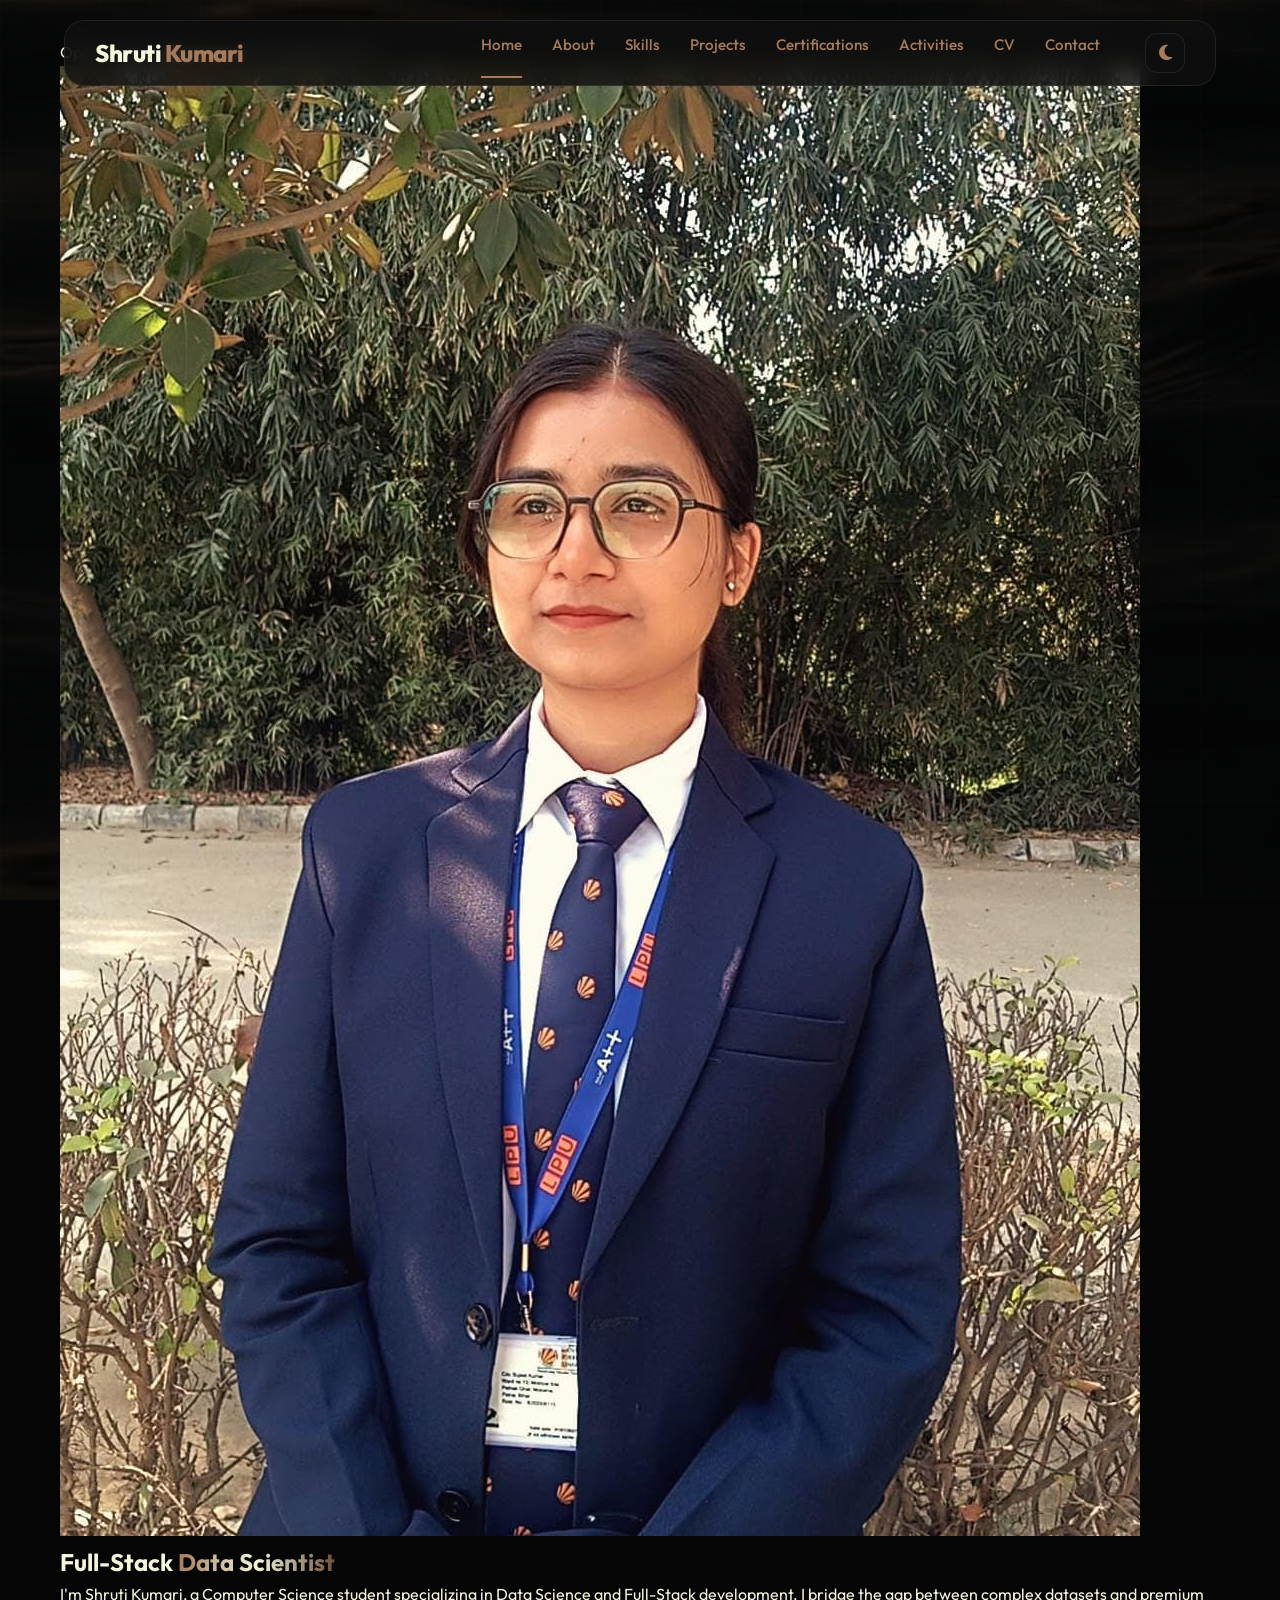
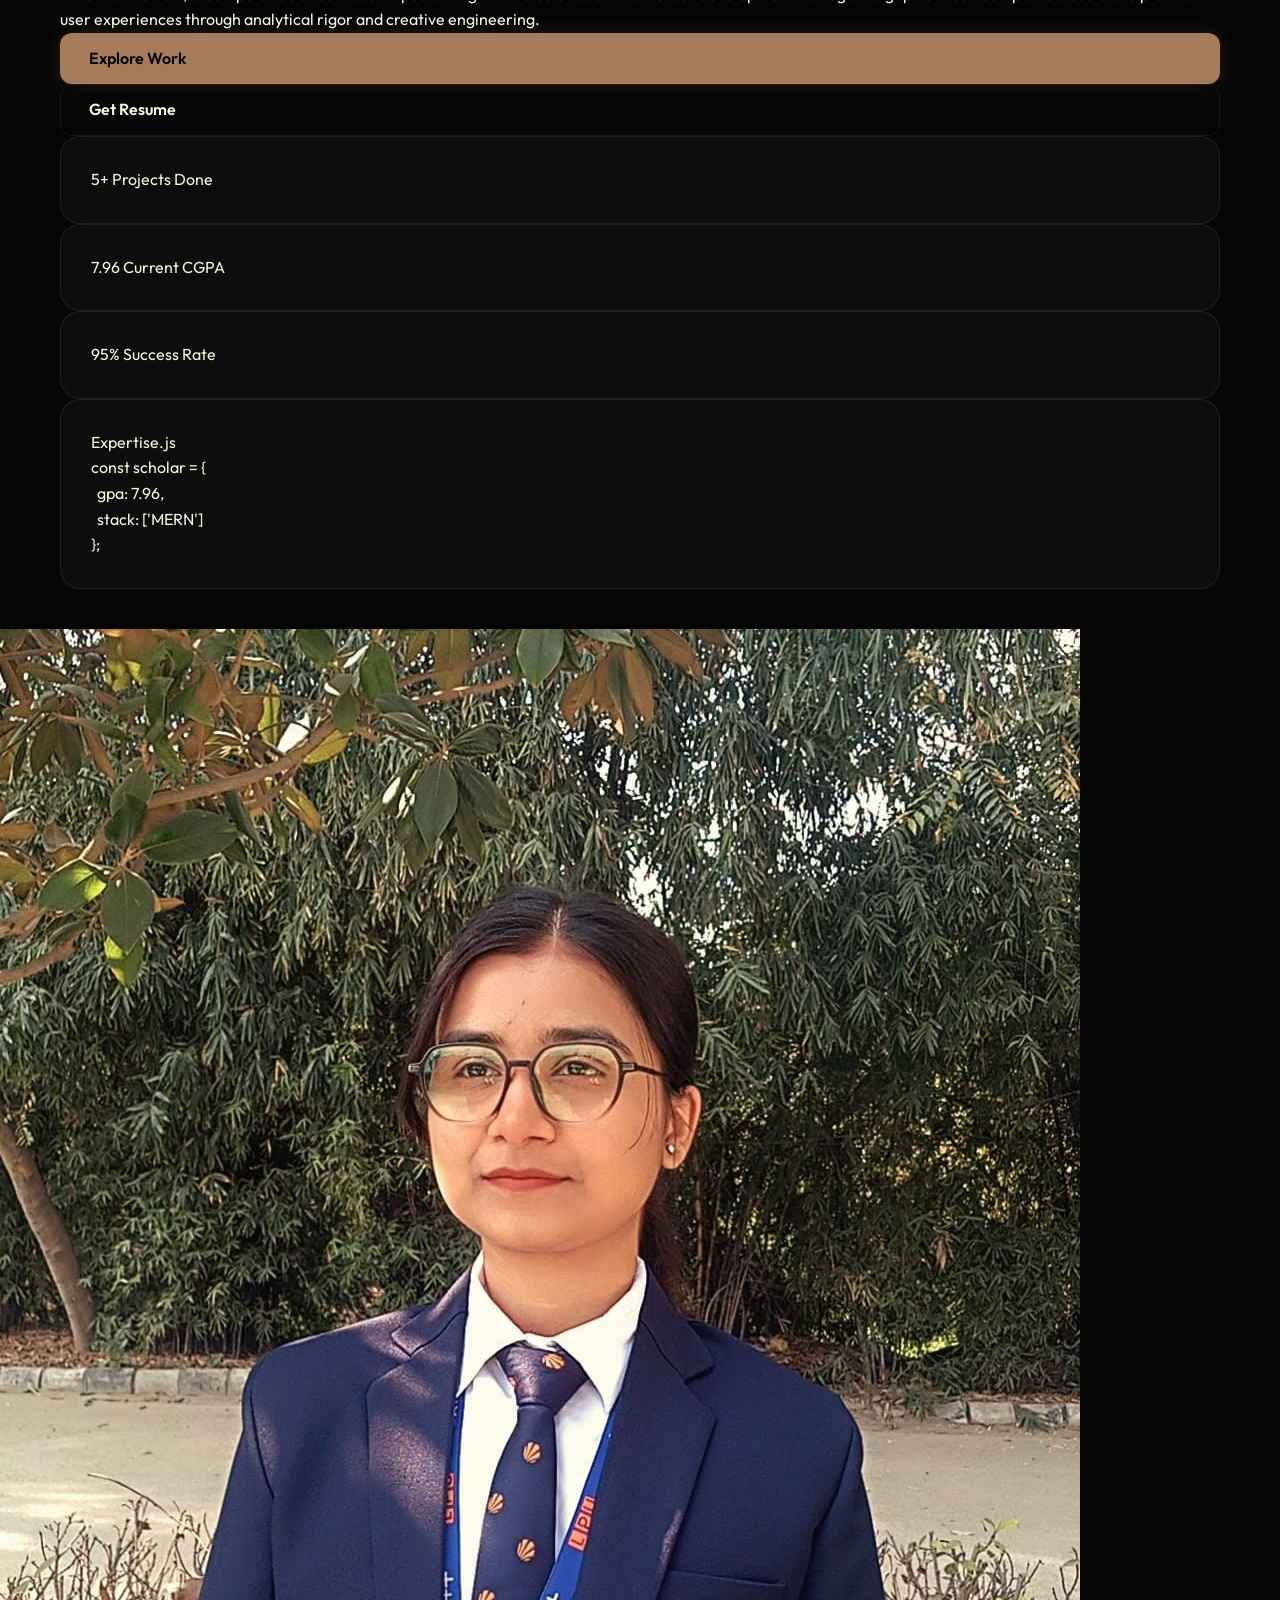
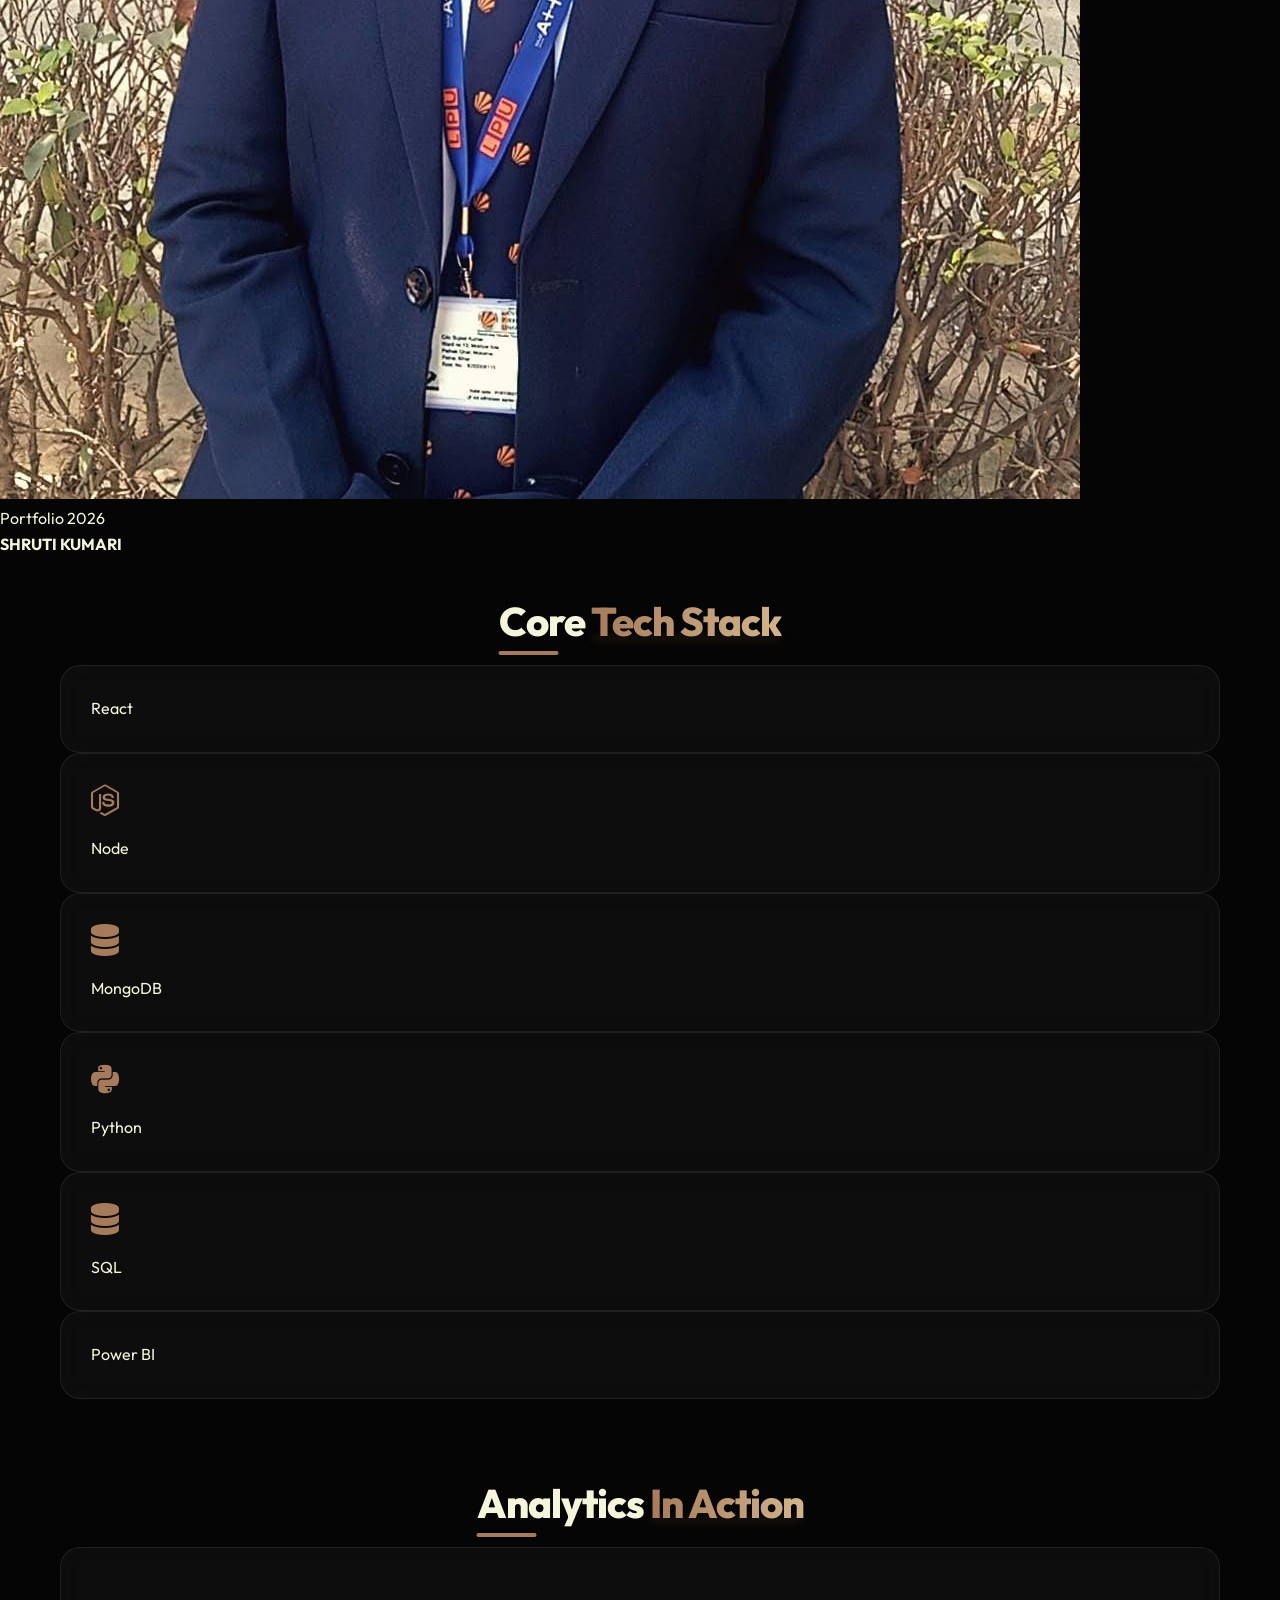
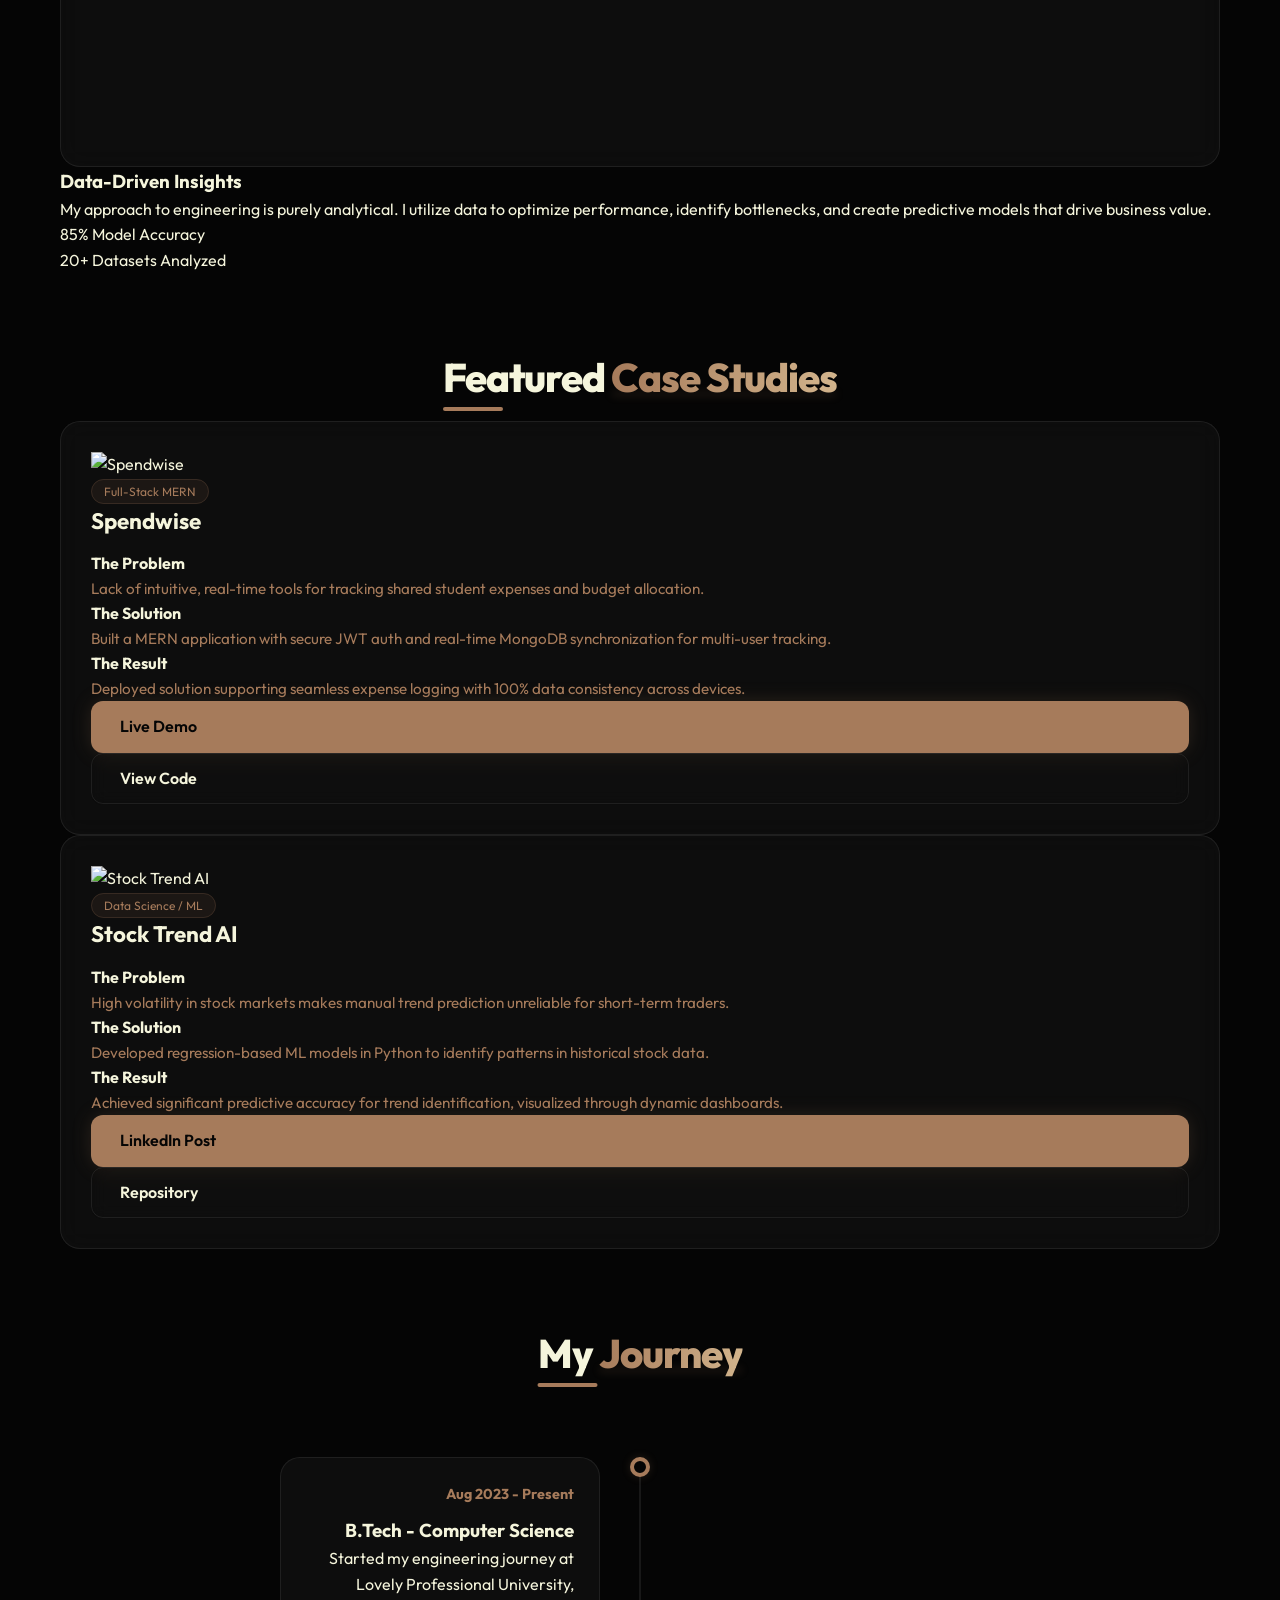
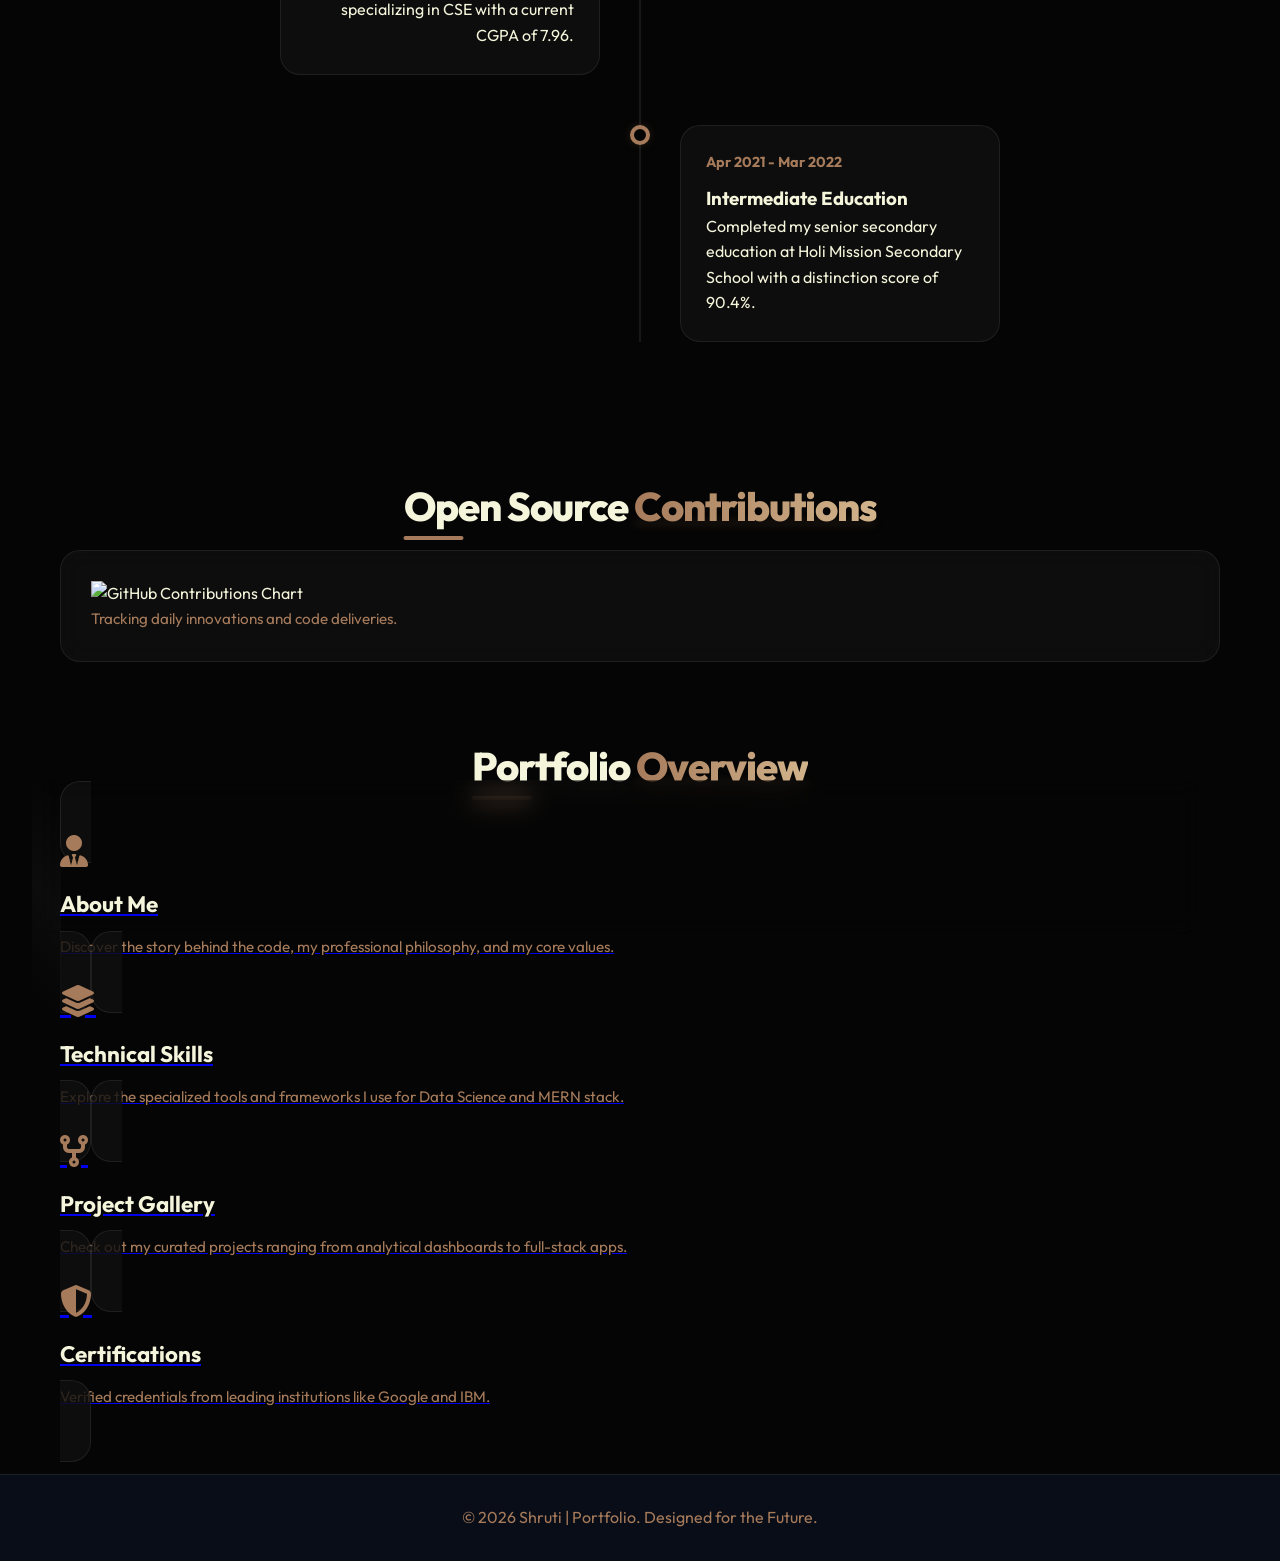
==== index.html @ f2ae90af "Portfolio" ====
<!DOCTYPE html>
<html lang="en">

<head>
    <meta charset="UTF-8" />
    <meta name="viewport" content="width=device-width, initial-scale=1.0" />
    <title>Shruti | Portfolio</title>
    <script src="https://cdn.tailwindcss.com"></script>
    <script>
        tailwind.config = {
            theme: {
                extend: {
                    colors: {
                        brown: { 400: '#a67b5b', 500: '#8B4513', 600: '#6f4e37' },
                        beige: { 100: '#fdfcf0', 200: '#f5f5dc', 300: '#e8e4c9' },
                    }
                }
            }
        }
    </script>
    <link rel="stylesheet" href="style.css" />
    <link rel="stylesheet" href="https://cdnjs.cloudflare.com/ajax/libs/font-awesome/6.4.0/css/all.min.css" />
    <!-- Scripts for Enhancements -->
    <script src="https://cdn.jsdelivr.net/npm/chart.js"></script>
    <script src="https://unpkg.com/@lottiefiles/lottie-player@latest/dist/lottie-player.js"></script>
</head>

<body>
    <div class="bg-glow"></div>

    <!-- NAVBAR -->
    <nav class="navbar">
        <a href="index.html" class="nav-logo">Shruti <span>Kumari</span></a>
        <div class="nav-links">
            <a href="index.html" class="active">Home</a>
            <a href="pages/about.html">About</a>
            <a href="pages/skills.html">Skills</a>
            <a href="pages/projects.html">Projects</a>
            <a href="pages/certificates.html">Certifications</a>
            <a href="pages/extra-curricular.html">Activities</a>
            <a href="pages/cv.html">CV</a>
            <a href="pages/contact.html">Contact</a>
            <button id="themeToggle" class="theme-toggle">
                <i class="fa-solid fa-moon"></i>
            </button>
        </div>
    </nav>

    <!-- MAIN CONTENT WRAPPER -->
    <main class="max-w-7xl mx-auto px-6 pt-32">
        
        <!-- TOP SECTION: HERO INTRO + PHOTO -->
        <div class="lg:flex gap-16 items-start mb-16">
            <div class="lg:w-2/3 space-y-8">
                <!-- HERO INTRO -->
                <section class="reveal">
                    <div class="inline-block px-4 py-1 rounded-full bg-[var(--primary-glow)] border border-[var(--glass-border)] text-[var(--primary)] text-sm font-medium mb-3 text-left">
                        Open to New Opportunities & Collaborations
                    </div>
                    
                    <!-- Mobile Photo (Visible only on small screens) -->
                    <div class="lg:hidden mb-12 flex justify-center">
                        <div class="relative group">
                            <div class="absolute -inset-1 bg-gradient-to-r from-brown-500 to-beige-300 rounded-full blur opacity-25"></div>
                            <img src="assets/photo.jpeg" alt="Shruti Profile" class="relative w-64 h-64 rounded-full object-cover border-2 border-white/10" />
                        </div>
                    </div>

                    <h1 class="text-5xl lg:text-7xl font-bold tracking-tight mb-3 leading-tight text-[var(--text-main)]">
                        Full-Stack <span style="background: var(--hero-gradient); -webkit-background-clip: text; background-clip: text; -webkit-text-fill-color: transparent;" class="italic transition-all duration-500">Data Scientist</span>
                    </h1>
                    <p class="text-xl text-[var(--text-muted)] mb-4 leading-relaxed max-w-2xl">
                        I'm <span class="text-[var(--primary)] font-semibold">Shruti Kumari</span>, a Computer Science student specializing in Data Science and Full-Stack development. I bridge the gap between complex datasets and premium user experiences through analytical rigor and creative engineering.
                    </p>
                    <div class="flex flex-wrap gap-4 mb-3">
                        <a href="pages/projects.html" class="btn primary px-8 py-3">Explore Work</a>
                        <a href="pages/cv.html" class="btn secondary px-8 py-3">Get Resume</a>
                    </div>

                    <!-- Stats Grid (Within Left Column) -->
                    <div class="grid grid-cols-2 gap-4">
                        <div class="card p-8 flex flex-col justify-center items-center text-center group hover:border-brown-500/30 transition-all">
                            <span class="text-4xl font-bold text-[var(--primary)]">5+</span>
                            <span class="text-[10px] text-[var(--text-muted)] uppercase tracking-widest mt-3">Projects Done</span>
                        </div>
                        <div class="card p-8 flex flex-col justify-center items-center text-center group hover:border-beige-500/30 transition-all">
                            <span class="text-4xl font-bold text-[var(--primary)]">7.96</span>
                            <span class="text-[10px] text-[var(--text-muted)] uppercase tracking-widest mt-3">Current CGPA</span>
                        </div>
                        <div class="card p-8 flex flex-col justify-center items-center text-center group hover:border-beige-500/30 transition-all">
                            <span class="text-4xl font-bold text-[var(--primary)]">95%</span>
                            <span class="text-[10px] text-[var(--text-muted)] uppercase tracking-widest mt-3">Success Rate</span>
                        </div>
                        <div class="card p-8 relative overflow-hidden group min-h-[140px] flex flex-col justify-center">
                            <div class="flex items-center gap-2 mb-3 border-b border-white/10 pb-2">
                                <div class="w-2 h-2 rounded-full bg-brown-900/50"></div>
                                <div class="w-2 h-2 rounded-full bg-brown-700/50"></div>
                                <div class="w-2 h-2 rounded-full bg-beige-500/50"></div>
                                <span class="text-[10px] text-slate-500 ml-2 font-mono">Expertise.js</span>
                            </div>
                            <pre class="text-[10px] font-mono text-slate-400 leading-tight">
<span class="text-brown-400">const</span> scholar = {
  gpa: <span class="text-beige-200">7.96</span>,
  stack: [<span class="text-brown-500">'MERN'</span>]
};</pre>
                        </div>
                    </div>
                </section>
            </div>

            <!-- RIGHT: PHOTO (Desktop Only - Non-Sticky) -->
            <div class="hidden lg:block lg:w-1/3 h-fit">
                <div class="relative group">
                    <!-- Premium Glow Ornament -->
                    <div class="absolute -inset-10 bg-gradient-to-tr from-brown-500/20 via-beige-500/10 to-transparent rounded-full blur-3xl opacity-50 group-hover:opacity-100 transition duration-1000"></div>
                    
                    <div class="relative w-full aspect-[4/5] max-w-[320px] mx-auto rounded-[40px] overflow-hidden border border-white/10 group-hover:border-brown-500/30 transition-all duration-700 shadow-2xl">
                        <img src="assets/photo.jpeg" alt="Shruti Kumari Profile" class="w-full h-full object-cover transition-all duration-1000 scale-105 group-hover:scale-100 group-hover:rotate-1" />
                        
                        <!-- Floating Badge (Premium touch) -->
                        <div class="absolute bottom-6 left-6 right-6 p-4 bg-black/60 backdrop-blur-md border border-white/10 rounded-2xl">
                            <p class="text-[10px] text-brown-400 uppercase tracking-[4px] font-bold mb-1">Portfolio 2026</p>
                            <h4 class="text-sm font-bold text-white tracking-wide">SHRUTI <span class="text-beige-400">KUMARI</span></h4>
                        </div>
                    </div>
                </div>
            </div>
        </div>

        <!-- BELOW CONTENT (Full Width) -->
        <div class="space-y-16">
            
            <!-- CORE TECH STACK -->
            <section class="reveal">
                <h2 class="section-title mb-8">Core <span>Tech Stack</span></h2>
                <div class="grid grid-cols-2 md:grid-cols-3 lg:grid-cols-6 gap-6">
                    <div class="card p-6 flex flex-col items-center justify-center group hover:border-brown-500/50 transition-all">
                        <lottie-player src="https://lottie.host/5b24466b-4395-4676-928d-f55a6d5910c2/NfWjH0hW7J.json" background="transparent" speed="1" style="width: 50px; height: 50px;" loop autoplay></lottie-player>
                        <span class="text-sm font-mono text-slate-500 group-hover:text-beige-300 mt-4">React</span>
                    </div>
                    <div class="card p-6 flex flex-col items-center justify-center group hover:border-brown-500/50 transition-all">
                        <i class="fa-brands fa-node-js text-4xl mb-4 text-slate-400 group-hover:text-brown-600 transition-colors"></i>
                        <span class="text-sm font-mono text-slate-500 group-hover:text-beige-300">Node</span>
                    </div>
                    <div class="card p-6 flex flex-col items-center justify-center group hover:border-brown-500/50 transition-all">
                        <i class="fa-solid fa-database text-4xl mb-4 text-slate-400 group-hover:text-brown-700 transition-colors"></i>
                        <span class="text-sm font-mono text-slate-500 group-hover:text-beige-300">MongoDB</span>
                    </div>
                    <div class="card p-6 flex flex-col items-center justify-center group hover:border-brown-500/50 transition-all">
                        <i class="fa-brands fa-python text-4xl mb-4 text-[var(--text-muted)] group-hover:text-brown-500 transition-colors"></i>
                        <span class="text-sm font-mono text-[var(--text-muted)] group-hover:text-[var(--text-main)]">Python</span>
                    </div>
                    <div class="card p-6 flex flex-col items-center justify-center group hover:border-brown-500/50 transition-all">
                        <i class="fa-solid fa-database text-4xl mb-4 text-slate-400 group-hover:text-brown-500 transition-colors"></i>
                        <span class="text-sm font-mono text-slate-500 group-hover:text-beige-300">SQL</span>
                    </div>
                    <div class="card p-6 flex flex-col items-center justify-center group hover:border-brown-500/50 transition-all">
                        <span class="text-sm font-mono text-[var(--text-muted)] group-hover:text-[var(--text-main)]">Power BI</span>
                    </div>
                </div>
            </section>

            <!-- ANALYTICS IN ACTION -->
            <section class="reveal">
                <h2 class="section-title mb-8">Analytics <span>In Action</span></h2>
                <div class="grid grid-cols-1 md:grid-cols-2 gap-8 items-center">
                    <div class="card p-6 h-[400px]">
                        <canvas id="skillsChart"></canvas>
                    </div>
                    <div class="space-y-6">
                        <h3 class="text-2xl font-bold text-brown-400">Data-Driven Insights</h3>
                        <p class="text-[var(--text-muted)] leading-relaxed">
                            My approach to engineering is purely analytical. I utilize data to optimize performance, 
                            identify bottlenecks, and create predictive models that drive business value.
                        </p>
                        <div class="flex gap-4">
                            <div class="bg-brown-500/10 p-4 rounded-xl border border-brown-500/20">
                                <span class="block text-2xl font-bold text-[var(--text-main)]">85%</span>
                                <span class="text-[10px] text-[var(--text-muted)] uppercase tracking-widest">Model Accuracy</span>
                            </div>
                            <div class="bg-beige-200/5 p-4 rounded-xl border border-white/10">
                                <span class="block text-2xl font-bold text-brown-400">20+</span>
                                <span class="text-[10px] text-[var(--text-muted)] uppercase tracking-widest">Datasets Analyzed</span>
                            </div>
                        </div>
                    </div>
                </div>
            </section>

            <!-- FEATURED PROJECTS (CASE STUDIES) -->
            <section class="reveal">
                <h2 class="section-title mb-8">Featured <span>Case Studies</span></h2>
                <div class="space-y-8">
                    <!-- Case Study 1 -->
                    <div class="card p-0 overflow-hidden group">
                        <div class="lg:flex">
                            <div class="lg:w-1/3 relative overflow-hidden">
                                <img src="https://images.unsplash.com/photo-1611162617213-7d7a39e9b1d7?auto=format&fit=crop&q=80&w=800" alt="Spendwise" class="w-full h-full object-cover transition-transform duration-700 group-hover:scale-110" />
                                <div class="absolute inset-0 bg-gradient-to-t from-black/80 to-transparent"></div>
                                <div class="absolute bottom-6 left-6">
                                    <span class="tag mb-2">Full-Stack MERN</span>
                                    <h3 class="text-xl font-bold text-[var(--text-main)]">Spendwise</h3>
                                </div>
                            </div>
                            <div class="lg:w-2/3 p-8">
                                <div class="grid grid-cols-1 md:grid-cols-3 gap-6">
                                    <div>
                                        <h4 class="text-brown-400 font-bold text-xs uppercase tracking-widest mb-2">The Problem</h4>
                                        <p class="text-[var(--text-muted)] text-sm leading-relaxed">Lack of intuitive, real-time tools for tracking shared student expenses and budget allocation.</p>
                                    </div>
                                    <div>
                                        <h4 class="text-beige-300 font-bold text-xs uppercase tracking-widest mb-2">The Solution</h4>
                                        <p class="text-[var(--text-muted)] text-sm leading-relaxed">Built a MERN application with secure JWT auth and real-time MongoDB synchronization for multi-user tracking.</p>
                                    </div>
                                    <div>
                                        <h4 class="text-brown-600 font-bold text-xs uppercase tracking-widest mb-2">The Result</h4>
                                        <p class="text-[var(--text-muted)] text-sm leading-relaxed">Deployed solution supporting seamless expense logging with 100% data consistency across devices.</p>
                                    </div>
                                </div>
                                <div class="mt-8 flex gap-4">
                                    <a href="https://vercel.com/shruti-kumaris-projects-d0cf006f/spendwisefrontend" class="btn primary px-6 py-2 text-sm" target="_blank">Live Demo</a>
                                    <a href="https://github.com/019shrutii/Spendwise-frontend" class="btn secondary px-6 py-2 text-sm" target="_blank">View Code</a>
                                </div>
                            </div>
                        </div>
                    </div>

                    <!-- Case Study 2 -->
                    <div class="card p-0 overflow-hidden group">
                        <div class="lg:flex">
                            <div class="lg:w-1/3 relative overflow-hidden">
                                <img src="https://images.unsplash.com/photo-1590283603385-17ffb3a7f29f?auto=format&fit=crop&q=80&w=800" alt="Stock Trend AI" class="w-full h-full object-cover transition-transform duration-700 group-hover:scale-110" />
                                <div class="absolute inset-0 bg-gradient-to-t from-black/80 to-transparent"></div>
                                <div class="absolute bottom-6 left-6">
                                    <span class="tag mb-2">Data Science / ML</span>
                                    <h3 class="text-xl font-bold text-[var(--text-main)]">Stock Trend AI</h3>
                                </div>
                            </div>
                            <div class="lg:w-2/3 p-8">
                                <div class="grid grid-cols-1 md:grid-cols-3 gap-6">
                                    <div>
                                        <h4 class="text-brown-400 font-bold text-xs uppercase tracking-widest mb-2">The Problem</h4>
                                        <p class="text-slate-400 text-sm leading-relaxed">High volatility in stock markets makes manual trend prediction unreliable for short-term traders.</p>
                                    </div>
                                    <div>
                                        <h4 class="text-beige-300 font-bold text-xs uppercase tracking-widest mb-2">The Solution</h4>
                                        <p class="text-slate-400 text-sm leading-relaxed">Developed regression-based ML models in Python to identify patterns in historical stock data.</p>
                                    </div>
                                    <div>
                                        <h4 class="text-brown-600 font-bold text-xs uppercase tracking-widest mb-2">The Result</h4>
                                        <p class="text-slate-400 text-sm leading-relaxed">Achieved significant predictive accuracy for trend identification, visualized through dynamic dashboards.</p>
                                    </div>
                                </div>
                                <div class="mt-8 flex gap-4">
                                    <a href="https://www.linkedin.com/posts/shruti-kumari-6213bb299_machinelearning-stockmarket-financialforecasting-activity-7316790824367755264-dlMM" class="btn primary px-6 py-2 text-sm" target="_blank">LinkedIn Post</a>
                                    <a href="https://github.com/019shrutii" class="btn secondary px-6 py-2 text-sm" target="_blank">Repository</a>
                                </div>
                            </div>
                        </div>
                    </div>
                </div>
            </section>

            <!-- JOURNEY -->
            <section id="journey" class="reveal">
                <h2 class="section-title mb-8">My <span>Journey</span></h2>
                <div class="timeline-wrapper">
                    <div class="timeline-progress"></div>
                    <div class="timeline">
                        <div class="timeline-item reveal">
                            <div class="timeline-dot"></div>
                            <div class="timeline-content">
                                <div class="timeline-date">Aug 2023 - Present</div>
                                <h3>B.Tech - Computer Science</h3>
                                <p>Started my engineering journey at Lovely Professional University, specializing in CSE with a current CGPA of 7.96.</p>
                            </div>
                        </div>
                        <div class="timeline-item reveal">
                            <div class="timeline-dot"></div>
                            <div class="timeline-content">
                                <div class="timeline-date">Apr 2021 - Mar 2022</div>
                                <h3>Intermediate Education</h3>
                                <p>Completed my senior secondary education at Holi Mission Secondary School with a distinction score of 90.4%.</p>
                            </div>
                        </div>
                    </div>
                </div>
            </section>

            <!-- GITHUB ACTIVITY -->
            <section class="reveal">
                <h2 class="section-title mb-8">Open Source <span>Contributions</span></h2>
                <div class="card p-8 flex flex-col items-center">
                    <img src="https://ghchart.rshah.org/8B4513/shruti-kumari" alt="GitHub Contributions Chart" class="max-w-full h-auto opacity-80 hover:opacity-100 transition-opacity" />
                    <p class="text-slate-500 text-xs mt-6 font-mono font-medium">Tracking daily innovations and code deliveries.</p>
                </div>
            </section>

            <!-- PORTFOLIO OVERVIEW -->
            <section id="overview" class="reveal">
                <h2 class="section-title mb-8">Portfolio <span>Overview</span></h2>
                <div class="grid grid-cols-1 md:grid-cols-2 lg:grid-cols-4 gap-6">
                    <a href="pages/about.html" class="card p-6 group hover:border-brown-500/50 transition-all no-underline block">
                        <i class="fa-solid fa-user-tie text-2xl mb-4 text-brown-400 block transition-transform group-hover:scale-110"></i>
                        <h3 class="text-lg font-bold mb-2 text-white group-hover:text-brown-400 transition-colors">About Me</h3>
                        <p class="text-xs text-slate-400 leading-relaxed">Discover the story behind the code, my professional philosophy, and my core values.</p>
                    </a>
                    <a href="pages/skills.html" class="card p-6 group hover:border-brown-500/50 transition-all no-underline block">
                        <i class="fa-solid fa-layer-group text-2xl mb-4 text-beige-300 block transition-transform group-hover:scale-110"></i>
                        <h3 class="text-lg font-bold mb-2 text-white group-hover:text-beige-300 transition-colors">Technical Skills</h3>
                        <p class="text-xs text-slate-400 leading-relaxed">Explore the specialized tools and frameworks I use for Data Science and MERN stack.</p>
                    </a>
                    <a href="pages/projects.html" class="card p-6 group hover:border-brown-500/50 transition-all no-underline block">
                        <i class="fa-solid fa-code-fork text-2xl mb-4 text-brown-600 block transition-transform group-hover:scale-110"></i>
                        <h3 class="text-lg font-bold mb-2 text-white group-hover:text-brown-600 transition-colors">Project Gallery</h3>
                        <p class="text-xs text-slate-400 leading-relaxed">Check out my curated projects ranging from analytical dashboards to full-stack apps.</p>
                    </a>
                    <a href="pages/certificates.html" class="card p-6 group hover:border-brown-500/50 transition-all no-underline block">
                        <i class="fa-solid fa-shield-halved text-2xl mb-4 text-beige-500 block transition-transform group-hover:scale-110"></i>
                        <h3 class="text-lg font-bold mb-2 text-white group-hover:text-beige-500 transition-colors">Certifications</h3>
                        <p class="text-xs text-slate-400 leading-relaxed">Verified credentials from leading institutions like Google and IBM.</p>
                    </a>
                </div>
            </section>
        </div>

    </main>

    <!-- FOOTER -->
    <footer class="mt-8">
        <p>© 2026 Shruti | Portfolio. Designed for the Future.</p>
    </footer>

    <!-- FEATURES SCRIPTS -->
    <a href="#" class="scroll-top" id="scrollTopBtn"><i class="fa-solid fa-arrow-up"></i></a>
    
    <script src="main.js"></script>
</body>

</html>
---- style.css ----
@import url('https://fonts.googleapis.com/css2?family=Outfit:wght@300;400;500;600;700;800&family=JetBrains+Mono:wght@400;500&display=swap');

:root {
    /* DARK THEME (Default) */
    --bg-dark: #050505;
    --bg-card: rgba(15, 15, 15, 0.8);
    --card-hover: rgba(25, 25, 25, 0.9);
    --primary: #a67b5b;   /* Brown 400 */
    --primary-glow: rgba(166, 123, 91, 0.2);
    --secondary: #D2B48C; 
    --accent: #8B4513; 
    --text-main: #F5F5DC; 
    --text-muted: #A67B5B; 
    --glass-border: rgba(255, 255, 255, 0.08);
    --bg-glow: radial-gradient(circle at var(--mouse-x, 50%) var(--mouse-y, 50%), rgba(139, 69, 19, 0.15), transparent 40%);
    --tag-bg: rgba(166, 123, 91, 0.1);
    --pill-bg: rgba(255, 255, 255, 0.05);
    --form-bg: rgba(255, 255, 255, 0.04);
    --form-border: rgba(255, 255, 255, 0.1);
    --hero-gradient: linear-gradient(to right, #a67b5b, #f5f5dc, #6f4e37);

    --font-main: 'Outfit', sans-serif;
    --font-mono: 'JetBrains Mono', monospace;
    --transition: all 0.3s cubic-bezier(0.4, 0, 0.2, 1);
}

[data-theme="light"] {
    --bg-dark: #fdfcf0;   /* Beige 100 */
    --bg-card: rgba(255, 255, 255, 0.95);
    --card-hover: rgba(255, 255, 255, 1);
    --primary: #8B4513;   /* Brown 500 */
    --primary-glow: rgba(139, 69, 19, 0.15);
    --secondary: #a67b5b;
    --accent: #6f4e37;
    --text-main: #1a1a1a;
    --text-muted: #4a5568;
    --glass-border: rgba(139, 69, 19, 0.15);
    --bg-glow: radial-gradient(circle at var(--mouse-x, 50%) var(--mouse-y, 50%), rgba(166, 123, 91, 0.1), transparent 40%);
    --tag-bg: rgba(139, 69, 19, 0.05);
    --pill-bg: rgba(139, 69, 19, 0.05);
    --form-bg: rgba(139, 69, 19, 0.03);
    --form-border: rgba(139, 69, 19, 0.1);
    --hero-gradient: linear-gradient(to right, #8B4513, #a67b5b, #5d3a1a);
}

html {
    scroll-behavior: smooth;
    scroll-padding-top: 80px;
}

* {
    margin: 0;
    padding: 0;
    box-sizing: border-box;
    font-family: var(--font-main);
}

body {
    font-family: 'Outfit', sans-serif;
    background-color: var(--bg-dark);
    color: var(--text-main);
    line-height: 1.6;
    overflow-x: hidden;
    position: relative;
}

/* --- Animated Grid Background --- */
body::before {
    content: '';
    position: fixed;
    top: 0;
    left: 0;
    width: 100%;
    height: 100%;
    background-image: 
        linear-gradient(rgba(210, 180, 140, 0.02) 1px, transparent 1px),
        linear-gradient(90deg, rgba(210, 180, 140, 0.02) 1px, transparent 1px);
    background-size: 50px 50px;
    z-index: -2;
}

body::after {
    content: '';
    position: fixed;
    top: 0;
    left: 0;
    width: 100%;
    height: 100%;
    background: url('assets/water-bg.png') no-repeat center center;
    background-size: cover;
    opacity: 0.12;
    z-index: -3; /* Behind the grid */
    pointer-events: none;
}

.bg-glow {
    position: fixed;
    top: 0;
    left: 0;
    width: 100%;
    height: 100%;
    background: var(--bg-glow);
    z-index: -1;
    pointer-events: none;
    transition: background 0.15s ease-out;
}

::-webkit-scrollbar {
    width: 8px;
}
::-webkit-scrollbar-track {
    background: var(--bg-dark);
}
::-webkit-scrollbar-thumb {
    background: var(--primary);
    border-radius: 10px;
}
::-webkit-scrollbar-thumb:hover {
    background: var(--primary-glow);
}

h1, h2, h3, h4, h5 {
    color: var(--text-primary);
    font-weight: 700;
}

/* NAVBAR */
.navbar {
    position: fixed;
    top: 20px;
    left: 50%;
    transform: translateX(-50%);
    width: 90%;
    max-width: 1200px;
    background: var(--bg-card);
    backdrop-filter: blur(12px);
    -webkit-backdrop-filter: blur(12px);
    border: 1px solid var(--glass-border);
    border-radius: 20px;
    display: flex;
    justify-content: space-between;
    align-items: center;
    padding: 12px 30px;
    z-index: 1000;
    transition: var(--transition);
}

.nav-logo {
    font-size: 1.5rem;
    font-weight: 800;
    color: var(--text-primary);
    letter-spacing: -0.5px;
    text-decoration: none;
}

.nav-logo span {
    color: var(--primary);
    text-shadow: 0 0 10px var(--primary-glow);
}

.nav-links {
    display: flex;
    gap: 30px;
}

/* THEME TOGGLE BUTTON */
.theme-toggle {
    background: var(--bg-card);
    border: 1px solid var(--glass-border);
    color: var(--primary);
    width: 40px;
    height: 40px;
    border-radius: 12px;
    display: flex;
    align-items: center;
    justify-content: center;
    cursor: pointer;
    transition: var(--transition);
    margin-left: 15px;
}

.theme-toggle:hover {
    transform: rotate(15deg) scale(1.1);
    border-color: var(--primary);
    box-shadow: 0 0 15px var(--primary-glow);
}

.theme-toggle i {
    font-size: 1.1rem;
}

.nav-links a {
    text-decoration: none;
    color: var(--text-muted);
    font-weight: 500;
    font-size: 0.95rem;
    transition: var(--transition);
    position: relative;
}

.nav-links a:hover, .nav-links a.active {
    color: var(--primary);
}

.nav-links a::after {
    content: '';
    position: absolute;
    bottom: -5px;
    left: 0;
    width: 0;
    height: 2px;
    background: var(--primary);
    box-shadow: 0 0 8px var(--primary-glow);
    transition: var(--transition);
}

.nav-links a:hover::after, .nav-links a.active::after {
    width: 100%;
}

/* HERO */
.hero {
    min-height: 100vh;
    display: flex;
    align-items: center;
    justify-content: center;
    padding: 60px 40px 30px 40px;
    position: relative;
    overflow: hidden;
}

.hero::before {
    content: '';
    position: absolute;
    top: -10%;
    right: -10%;
    width: 40%;
    height: 40%;
    background: radial-gradient(circle, var(--primary-glow) 0%, transparent 70%);
    z-index: -1;
    filter: blur(60px);
}

.hero::after {
    content: '';
    position: absolute;
    bottom: -10%;
    left: -10%;
    width: 40%;
    height: 40%;
    background: radial-gradient(circle, var(--secondary-glow) 0%, transparent 70%);
    z-index: -1;
    filter: blur(60px);
}

.hero-container {
    display: flex;
    align-items: center;
    gap: 60px;
    max-width: 1200px;
    margin: 0 auto;
}

.hero-left {
    position: relative;
}

.hero-left img {
    width: 320px;
    height: 320px;
    object-fit: cover;
    border-radius: 30px;
    border: 2px solid var(--glass-border);
    box-shadow: 0 20px 40px rgba(0, 0, 0, 0.3);
    position: relative;
    z-index: 2;
}

.hero-left::before {
    content: '';
    position: absolute;
    inset: -15px;
    border: 2px solid var(--primary);
    border-radius: 35px;
    opacity: 0.3;
    animation: pulse 3s infinite;
}

.hero-right {
    max-width: 600px;
    text-align: left;
}

.hero-right h1 {
    font-size: 3.5rem;
    line-height: 1.1;
    margin-bottom: 20px;
    background: linear-gradient(to right, var(--text-main), var(--primary));
    -webkit-background-clip: text;
    background-clip: text;
    -webkit-text-fill-color: transparent;
}

.hero-right h2 {
    font-size: 1.5rem;
    color: var(--text-muted);
    font-weight: 500;
    margin-bottom: 30px;
    display: flex;
    align-items: center;
    gap: 12px;
}

.hero-right h2 i {
    color: var(--primary);
}

.hero-description {
    font-size: 1.1rem;
    color: var(--text-muted);
    margin-bottom: 40px;
}

/* SCROLL TO TOP */
.scroll-top {
    position: fixed;
    bottom: 30px;
    right: 30px;
    background: var(--accent);
    color: var(--bg-dark);
    width: 45px;
    height: 45px;
    border-radius: 50%;
    display: flex;
    justify-content: center;
    align-items: center;
    font-size: 1.2rem;
    box-shadow: 0 5px 15px rgba(0,0,0,0.15);
    opacity: 0;
    pointer-events: none;
    transition: 0.3s;
    z-index: 1000;
    text-decoration: none;
}
.scroll-top.active {
    opacity: 1;
    pointer-events: auto;
}
.scroll-top:hover {
    background: #2C2520;
    transform: translateY(-5px);
    color: #FFF;
}

.hero-text-card {
    background: var(--bg-card);
    backdrop-filter: blur(10px);
    border: 1px solid var(--glass-border);
    border-radius: 12px;
    padding: 25px;
    margin: 25px 0;
    box-shadow: 0 10px 30px -15px rgba(0, 0, 0, 0.5);
    line-height: 1.8;
}

.hero-text-card p {
    opacity: 0.9;
}

/* BUTTONS */
.btn-group {
    display: flex;
    gap: 20px;
    margin-top: 40px;
}

.btn {
    padding: 12px 28px;
    border-radius: 12px;
    text-decoration: none;
    font-weight: 600;
    font-size: 1rem;
    transition: var(--transition);
    display: flex;
    align-items: center;
    gap: 10px;
    border: 1px solid transparent;
}

.btn.primary {
    background: var(--primary);
    color: var(--bg-dark);
    box-shadow: 0 0 20px var(--primary-glow);
}

.btn.primary:hover {
    transform: translateY(-3px);
    box-shadow: 0 0 30px var(--primary-glow);
    background: var(--text-main);
    color: var(--bg-dark);
}

.btn.secondary {
    background: transparent;
    color: var(--text-main);
    border: 1px solid var(--glass-border);
    backdrop-filter: blur(8px);
}

.btn.secondary:hover {
    background: var(--tag-bg);
    border-color: var(--primary);
    transform: translateY(-3px);
}

/* SECTIONS */
.section-title {
    font-size: 3rem;
    font-weight: 800;
    text-align: center;
    margin-bottom: 1.5rem;
    letter-spacing: -1px;
    line-height: 1.2;
}

.section-title span {
    background: linear-gradient(to right, var(--primary), var(--secondary));
    -webkit-background-clip: text;
    background-clip: text;
    -webkit-text-fill-color: transparent;
    position: relative;
    display: inline-block;
}

.section-title span::after {
    content: '';
    position: absolute;
    bottom: 5px;
    left: 0;
    width: 100%;
    height: 4px;
    background: var(--primary);
    opacity: 0.2;
    border-radius: 2px;
    filter: blur(4px);
    z-index: -1;
}

section {
    padding: 40px 20px;
    max-width: 1200px;
    margin: 0 auto;
}

.section-title {
    font-size: 2.5rem;
    margin-bottom: 20px;
    text-align: center;
    position: relative;
    display: inline-block;
    left: 50%;
    transform: translateX(-50%);
}

.section-title span {
    color: var(--primary);
}

.section-title::after {
    content: '';
    position: absolute;
    bottom: -10px;
    left: 0;
    width: 60px;
    height: 4px;
    background: var(--primary);
    border-radius: 2px;
}

/* OVERVIEW & GRID CARDS */
.overview-grid, .skills-container, .projects-container {
    display: grid;
    grid-template-columns: repeat(auto-fit, minmax(300px, 1fr));
    gap: 25px;
    margin-top: 50px;
}

.card {
    background: var(--bg-card);
    backdrop-filter: blur(12px);
    -webkit-backdrop-filter: blur(12px);
    border: 1px solid var(--glass-border);
    border-radius: 20px;
    padding: 30px;
    transition: var(--transition);
    text-align: left;
    position: relative;
    overflow: hidden;
    height: 100%; /* Ensure uniform height in grids */
}

.card:hover {
    transform: translateY(-10px);
    border-color: var(--primary);
    background: var(--card-hover);
    box-shadow: 0 15px 35px rgba(0, 0, 0, 0.3);
}

.card::before {
    content: '';
    position: absolute;
    top: 0;
    left: 0;
    width: 100%;
    height: 100%;
    background: linear-gradient(45deg, transparent, rgba(255, 255, 255, 0.03), transparent);
    transform: translateX(-100%);
    transition: 0.6s;
}

.card:hover::before {
    transform: translateX(100%);
}

.card i {
    font-size: 2rem;
    color: var(--primary);
    margin-bottom: 20px;
    display: block;
}

.card h3 {
    font-size: 1.4rem;
    margin-bottom: 12px;
    color: var(--text-main);
}

.card p {
    color: var(--text-muted);
    font-size: 0.95rem;
}

/* PROJECT SPECIFIC */
.project-card .project-tags {
    display: flex;
    flex-wrap: wrap;
    gap: 8px;
    margin-top: 15px;
}

.tag {
    font-size: 0.75rem;
    padding: 4px 12px;
    background: var(--tag-bg);
    color: var(--primary);
    border: 1px solid var(--primary-glow);
    border-radius: 20px;
}

/* SKILLS SPECIFIC */
.skill-category-card h3 {
    display: flex;
    align-items: center;
    gap: 12px;
}

.skill-pills {
    display: flex;
    flex-wrap: wrap;
    gap: 10px;
    margin-top: 20px;
}

.skill-pills span {
    padding: 8px 16px;
    background: var(--pill-bg);
    border-radius: 12px;
    font-size: 0.9rem;
    color: var(--text-muted);
    border: 1px solid var(--glass-border);
    transition: var(--transition);
}

.skill-pills span:hover {
    background: var(--tag-bg);
    color: var(--primary);
    border-color: var(--primary);
}

/* JOURNEY TIMELINE (NEW) */
.timeline-wrapper {
    position: relative;
    max-width: 800px;
    margin: 60px auto;
}

.timeline-progress {
    position: absolute;
    left: 50%;
    transform: translateX(-50%);
    width: 2px;
    height: 0%; /* Dynamic height using JS */
    background: var(--primary);
    box-shadow: 0 0 15px var(--primary-glow);
    z-index: 0;
    transition: height 0.5s ease-out;
}

.timeline {
    position: relative;
}

.timeline::before {
    content: '';
    position: absolute;
    left: 50%;
    transform: translateX(-50%);
    width: 2px;
    height: 100%;
    background: var(--glass-border);
}

.timeline-item {
    margin-bottom: 50px;
    position: relative;
    width: 50%;
    padding: 0 40px;
}

.timeline-item:nth-child(even) {
    margin-left: 50%;
    text-align: left;
}

.timeline-item:nth-child(odd) {
    text-align: right;
}

.timeline-dot {
    position: absolute;
    top: 0;
    width: 20px;
    height: 20px;
    background: var(--bg-dark);
    border: 4px solid var(--primary);
    border-radius: 50%;
    z-index: 1;
    box-shadow: 0 0 10px var(--primary-glow);
}

.timeline-item:nth-child(odd) .timeline-dot {
    right: -10px;
}

.timeline-item:nth-child(even) .timeline-dot {
    left: -10px;
}

.timeline-content {
    background: var(--bg-card);
    padding: 25px;
    border-radius: 20px;
    border: 1px solid var(--glass-border);
}

.timeline-date {
    color: var(--primary);
    font-weight: 700;
    font-size: 0.9rem;
    margin-bottom: 10px;
}

/* SCROLL TO TOP */
.scroll-top {
    position: fixed;
    bottom: 30px;
    right: 30px;
    background: var(--primary);
    color: var(--bg-dark);
    width: 50px;
    height: 50px;
    border-radius: 15px;
    display: flex;
    justify-content: center;
    align-items: center;
    font-size: 1.2rem;
    box-shadow: 0 0 20px var(--primary-glow);
    opacity: 0;
    pointer-events: none;
    transition: var(--transition);
    z-index: 1000;
    text-decoration: none;
}

.scroll-top.active {
    opacity: 1;
    pointer-events: auto;
}

.scroll-top:hover {
    transform: translateY(-5px) rotate(5deg);
    background: #fff;
}

/* FOOTER */
footer {
    padding: 30px 20px;
    background: rgba(15, 23, 42, 0.5);
    border-top: 1px solid var(--glass-border);
    text-align: center;
}

footer p {
    color: var(--text-muted);
}

/* ANIMATIONS */
@keyframes pulse {
    0% { transform: scale(1); opacity: 0.3; }
    50% { transform: scale(1.05); opacity: 0.1; }
    100% { transform: scale(1); opacity: 0.3; }
}

.reveal {
    opacity: 0;
    transform: translateY(30px);
    transition: all 0.8s cubic-bezier(0.4, 0, 0.2, 1);
}

.reveal.revealed {
    opacity: 1;
    transform: translateY(0);
}

/* RESPONSIVE */
@media (max-width: 900px) {
    .hero-container {
        flex-direction: column;
        text-align: center;
    }
    
    .hero-right {
        text-align: center;
    }
    
    .hero-right h1 {
        font-size: 2.5rem;
    }
    
    .btn-group {
        justify-content: center;
    }
    
    .timeline::before {
        left: 20px;
    }
    
    .timeline-item {
        width: 100%;
        padding-left: 50px;
        padding-right: 0;
        text-align: left !important;
    }
    
    .timeline-dot {
        left: 10px !important;
    }
}

@media (max-width: 768px) {
    .navbar {
        width: 95%;
        padding: 10px 20px;
    }
    
    .nav-links {
        display: none; /* Add dynamic mobile menu if needed later */
    }
}
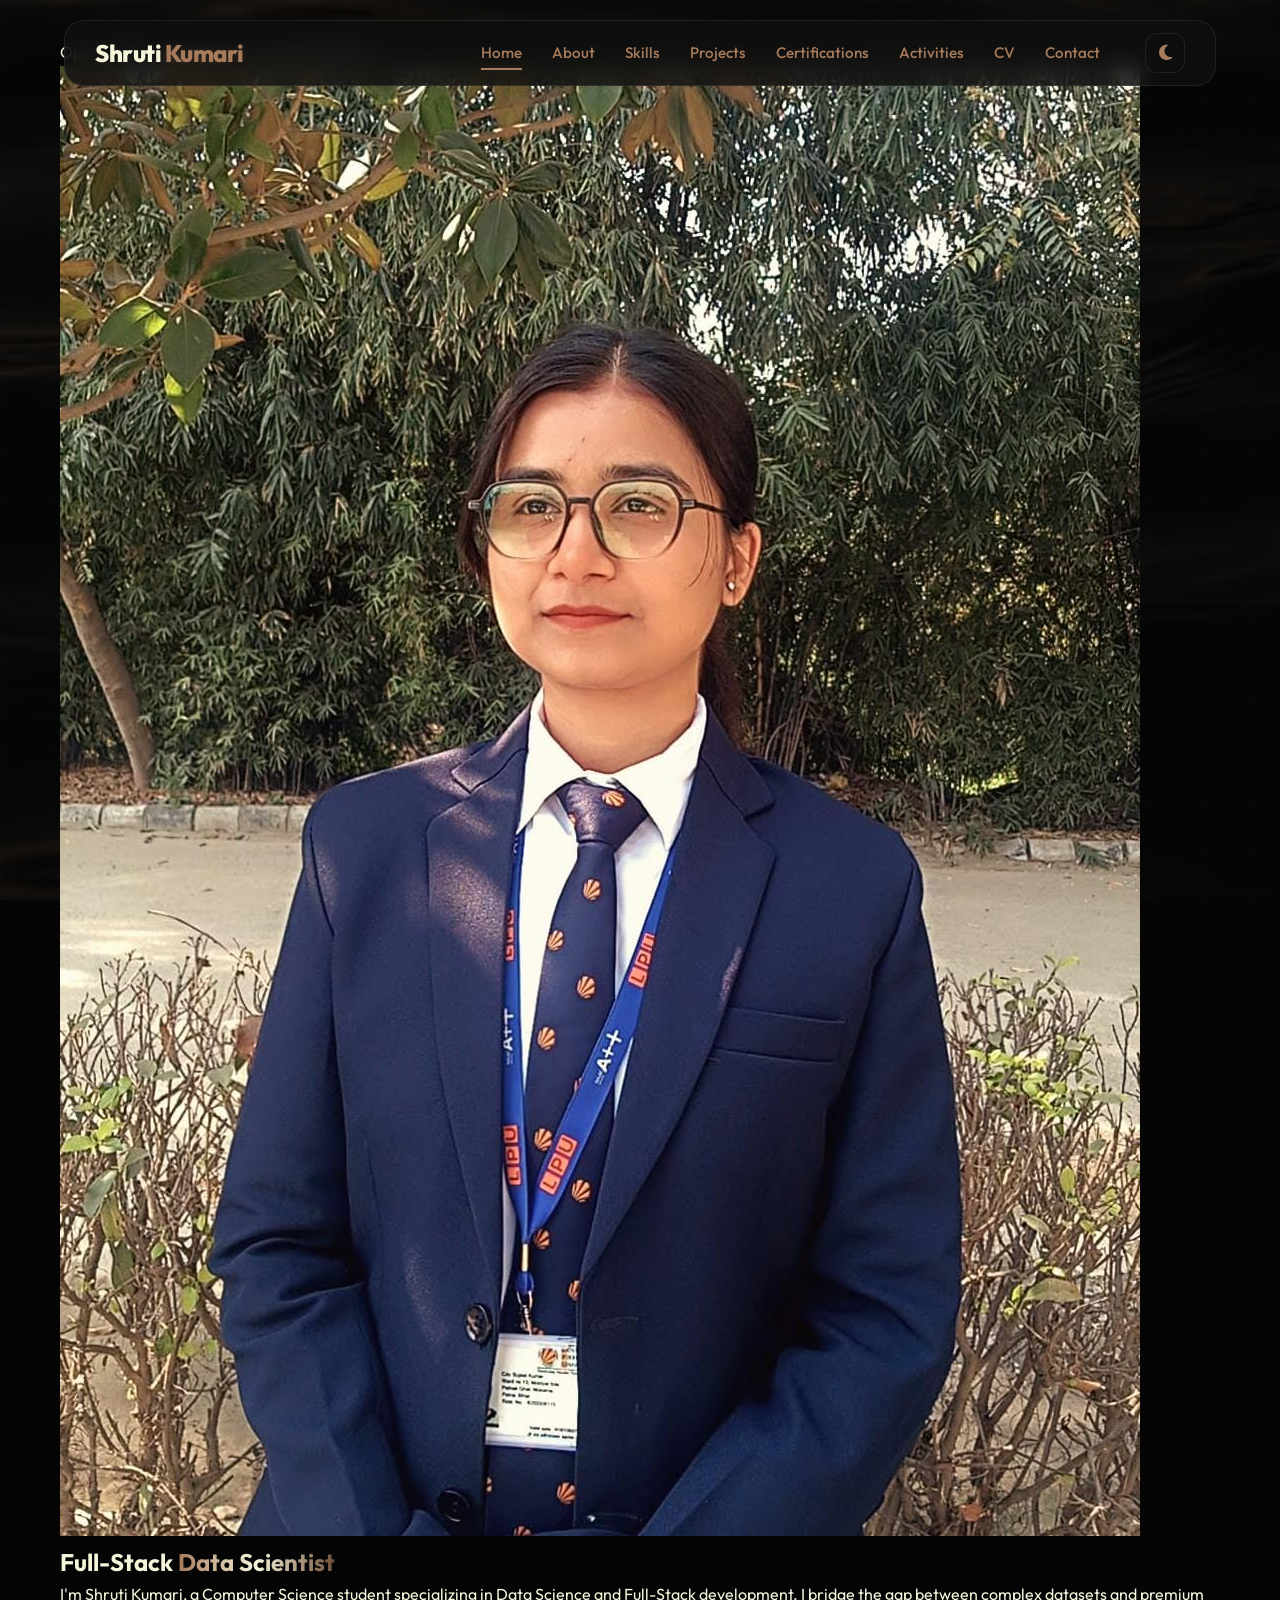
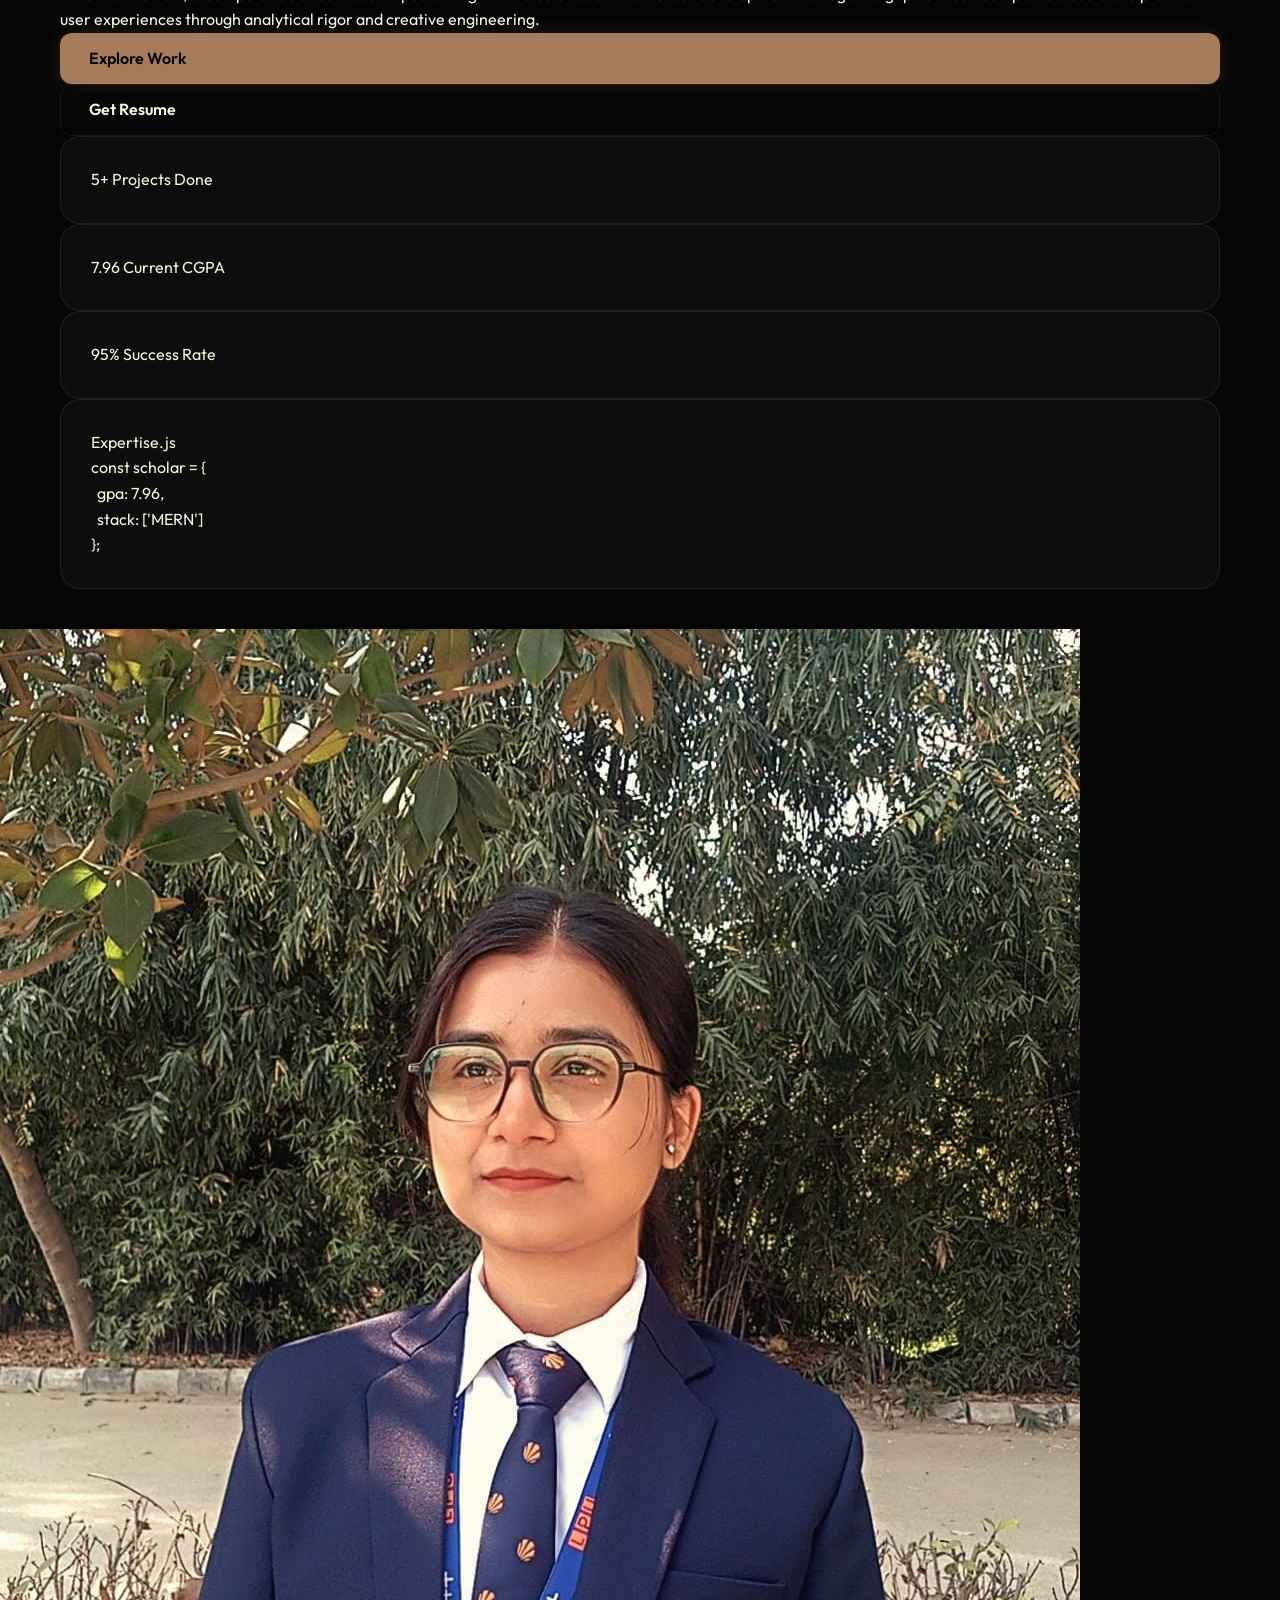
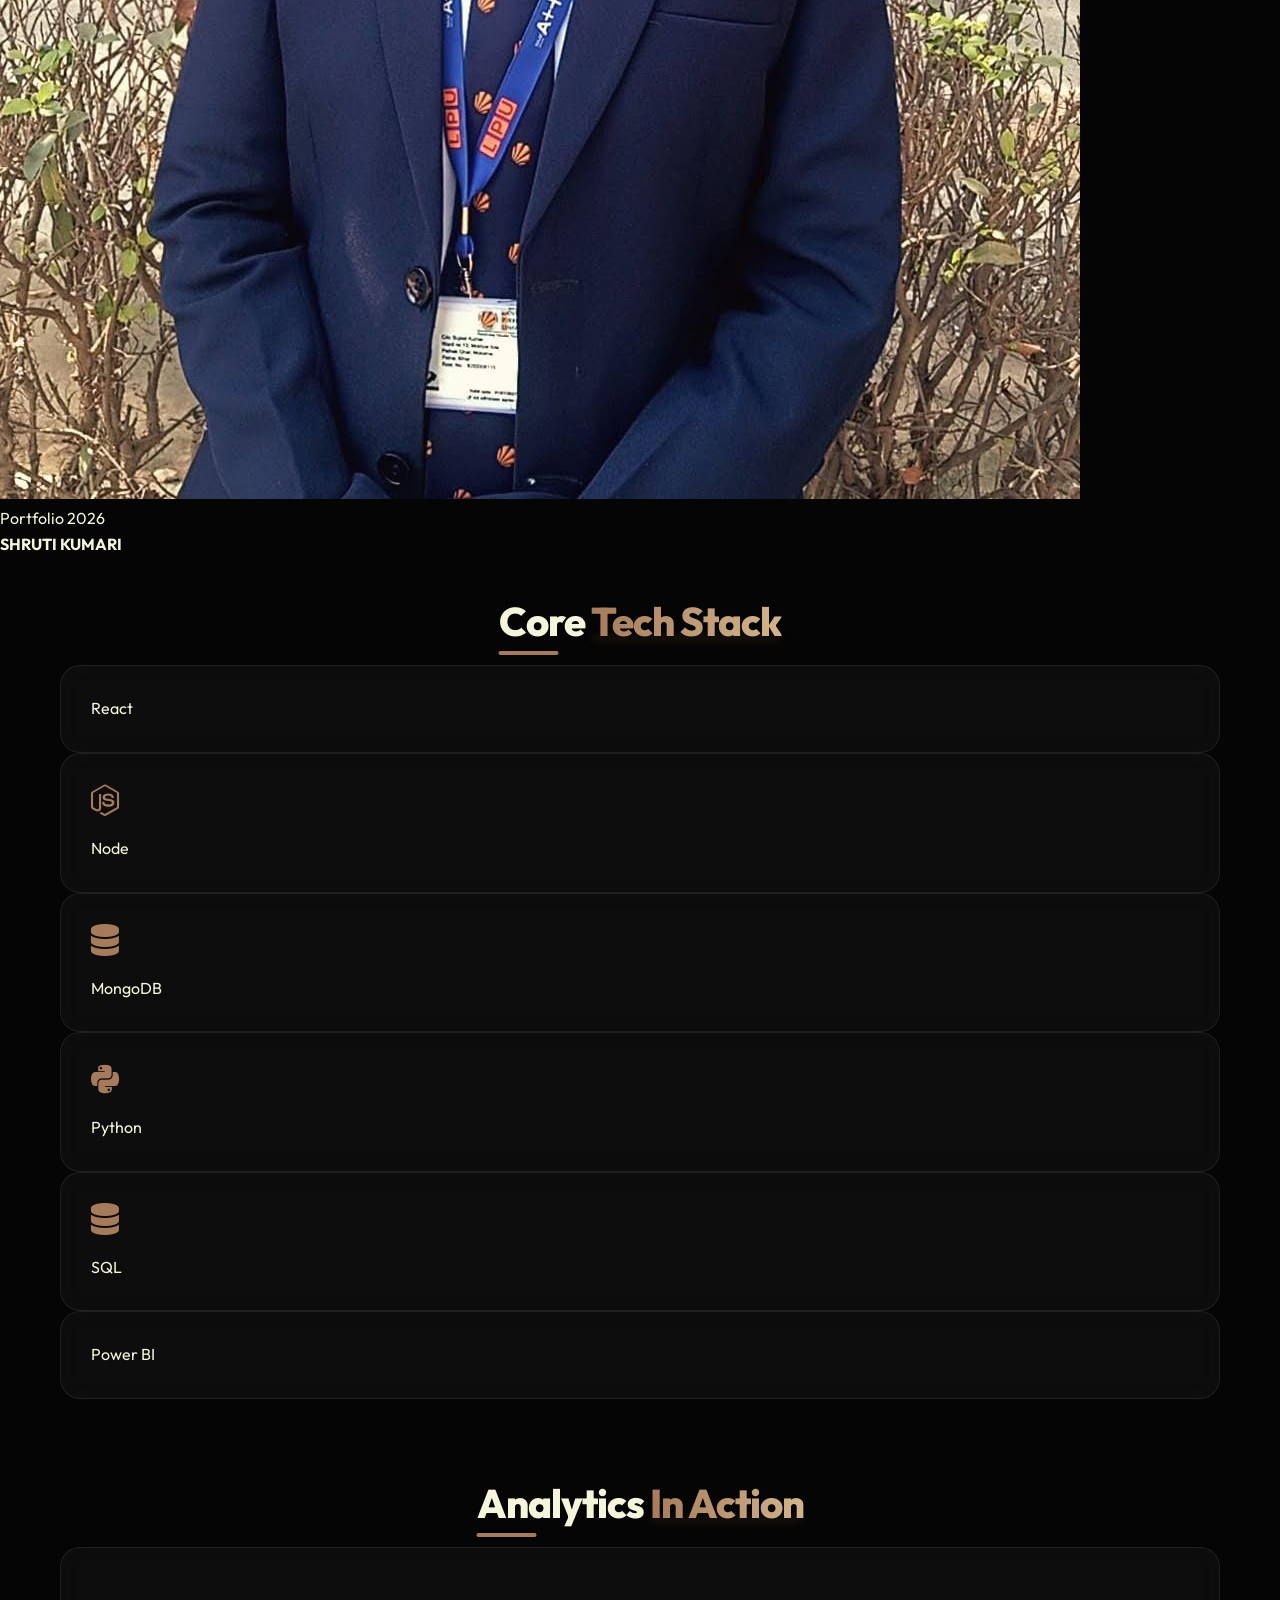
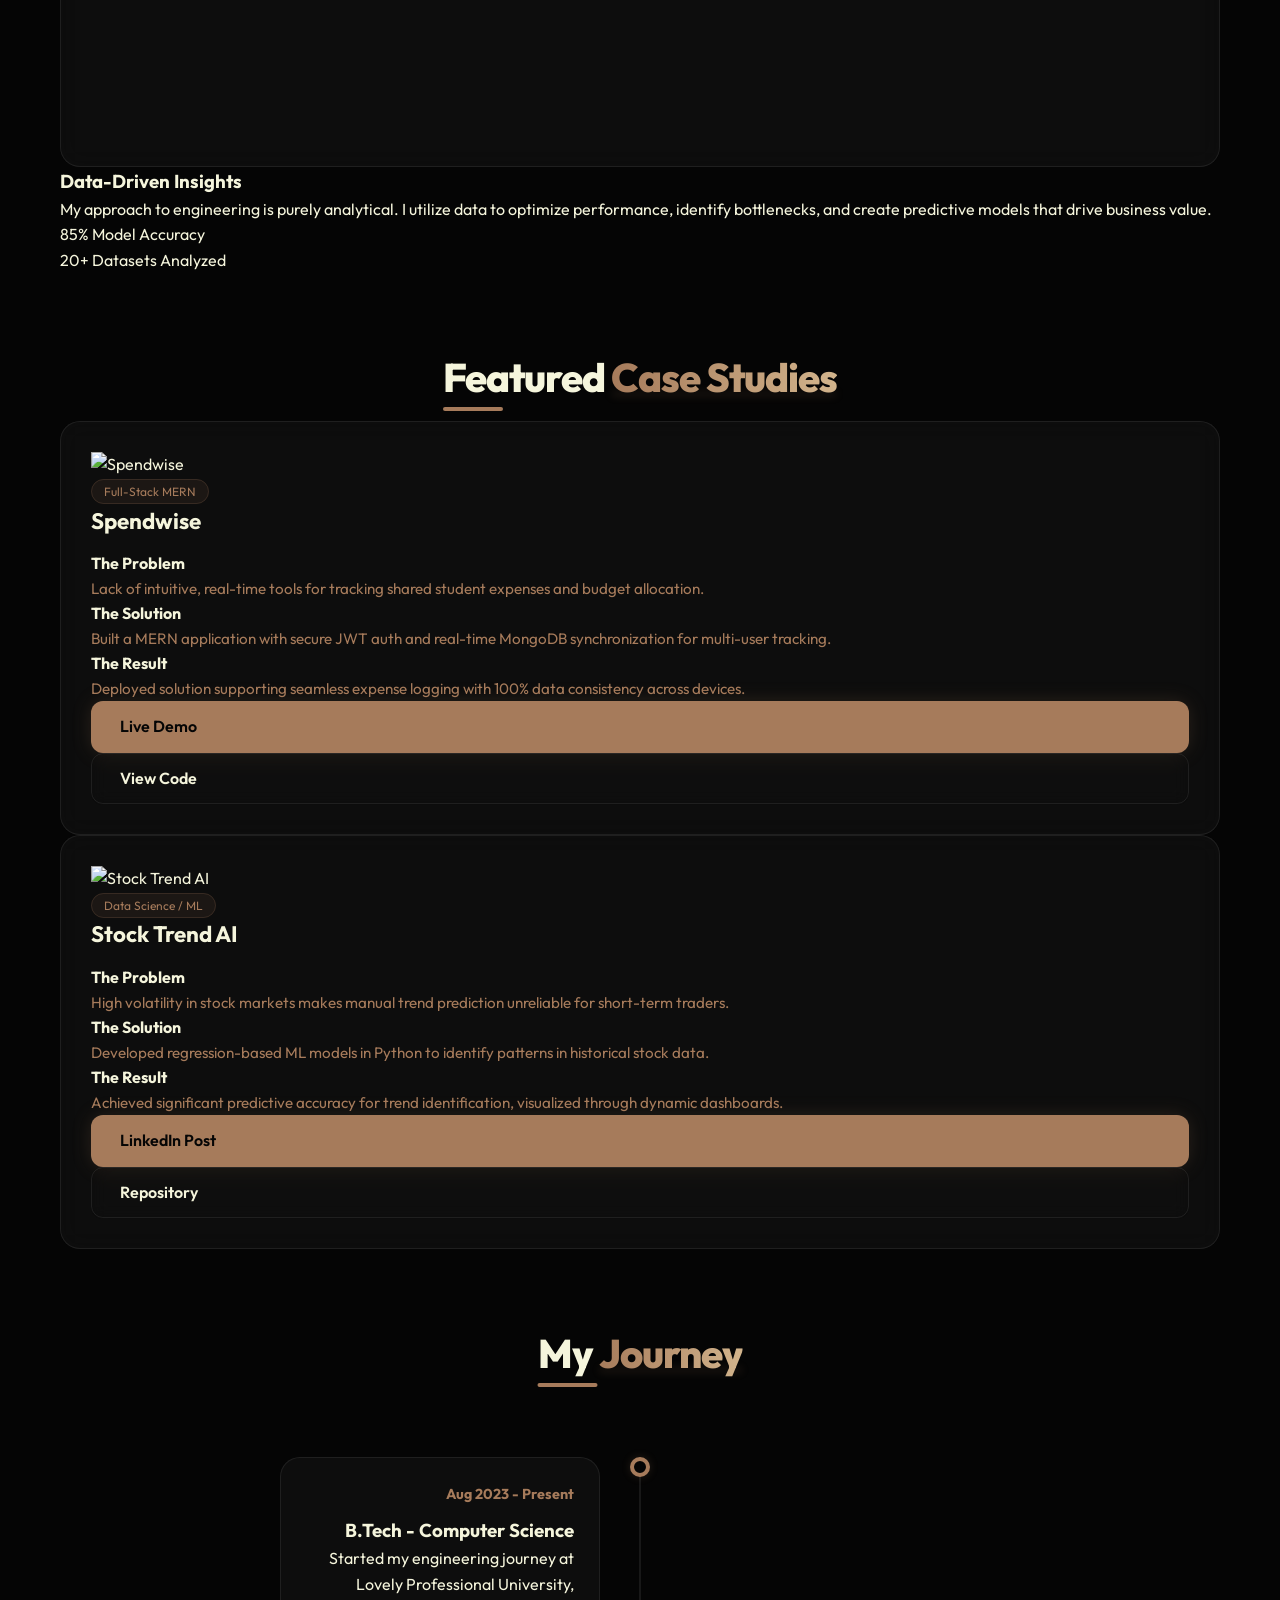
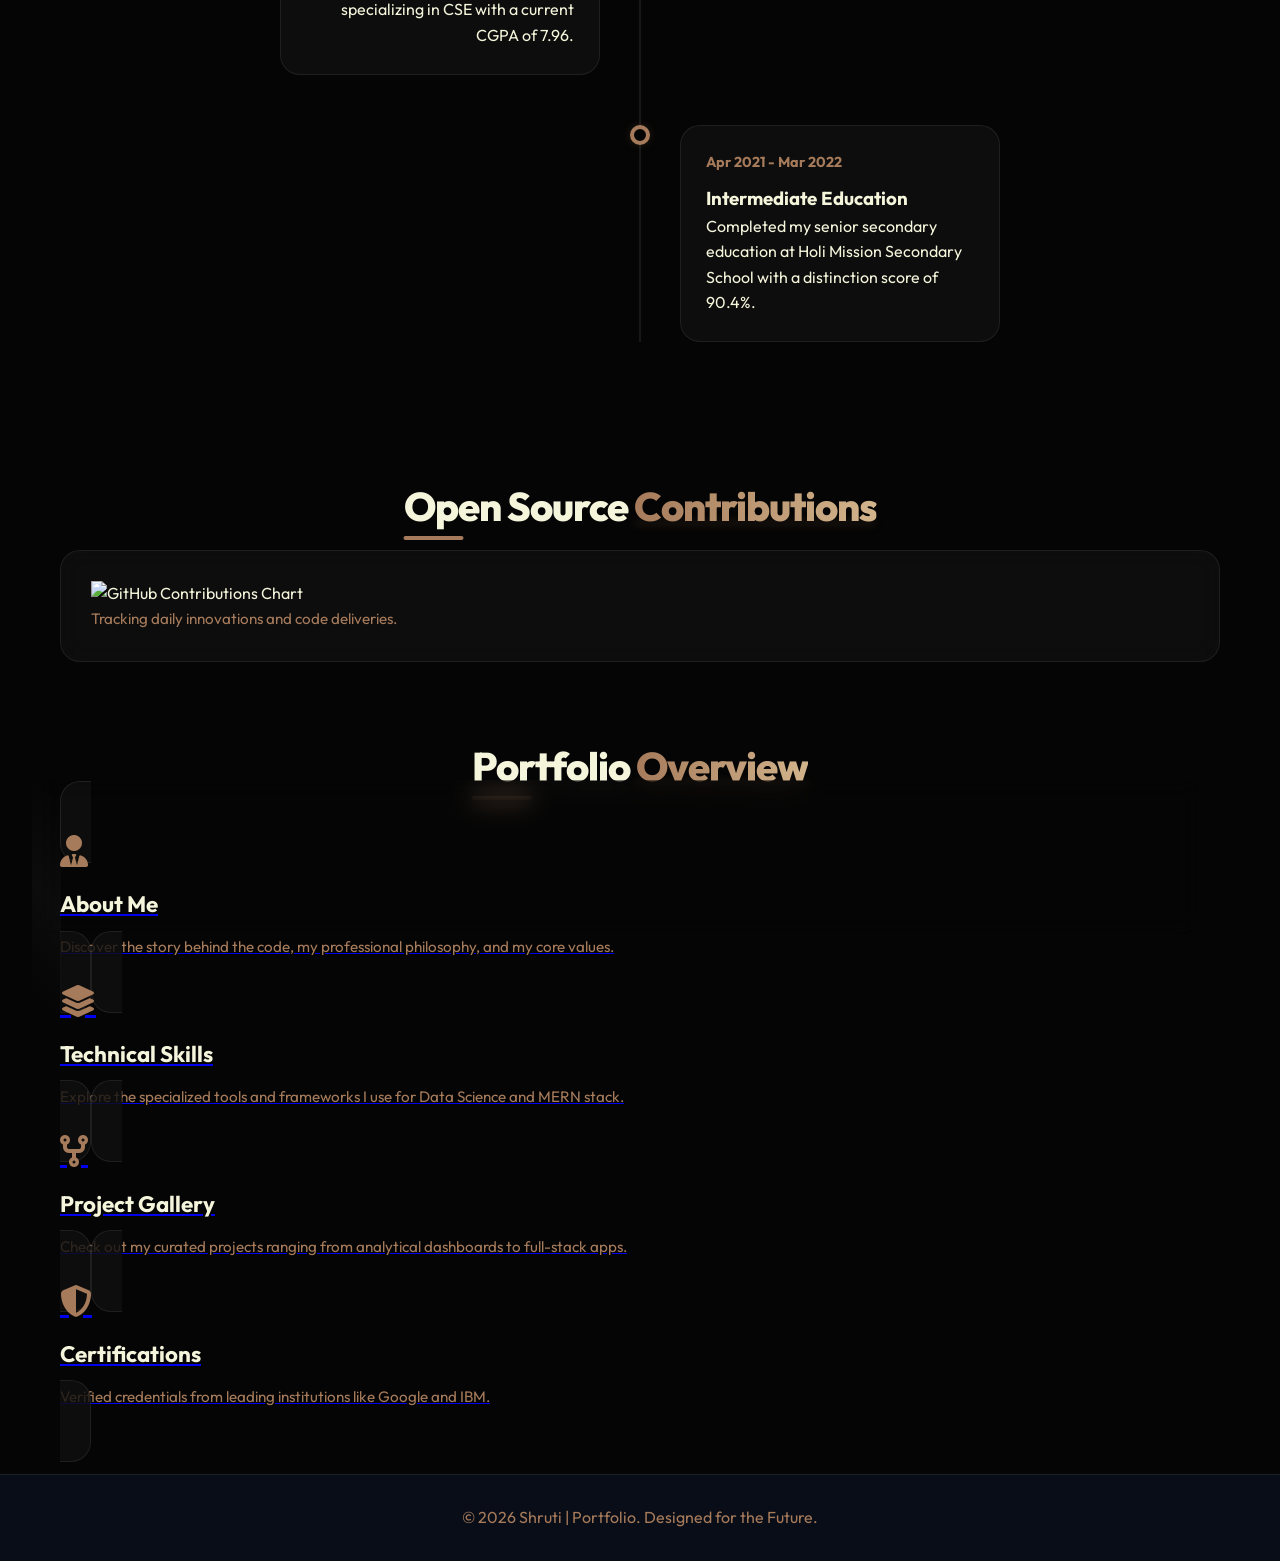
==== commit bdfdf402: "Portfolio" ====
--- a/index.html
+++ b/index.html
@@ -31,6 +31,9 @@
     <!-- NAVBAR -->
     <nav class="navbar">
         <a href="index.html" class="nav-logo">Shruti <span>Kumari</span></a>
+        <button class="menu-toggle" id="menuToggle">
+            <i class="fa-solid fa-bars"></i>
+        </button>
         <div class="nav-links">
             <a href="index.html" class="active">Home</a>
             <a href="pages/about.html">About</a>
--- a/style.css
+++ b/style.css
@@ -1,779 +1,840 @@
-@import url('https://fonts.googleapis.com/css2?family=Outfit:wght@300;400;500;600;700;800&family=JetBrains+Mono:wght@400;500&display=swap');
-
-:root {
-    /* DARK THEME (Default) */
-    --bg-dark: #050505;
-    --bg-card: rgba(15, 15, 15, 0.8);
-    --card-hover: rgba(25, 25, 25, 0.9);
-    --primary: #a67b5b;   /* Brown 400 */
-    --primary-glow: rgba(166, 123, 91, 0.2);
-    --secondary: #D2B48C; 
-    --accent: #8B4513; 
-    --text-main: #F5F5DC; 
-    --text-muted: #A67B5B; 
-    --glass-border: rgba(255, 255, 255, 0.08);
-    --bg-glow: radial-gradient(circle at var(--mouse-x, 50%) var(--mouse-y, 50%), rgba(139, 69, 19, 0.15), transparent 40%);
-    --tag-bg: rgba(166, 123, 91, 0.1);
-    --pill-bg: rgba(255, 255, 255, 0.05);
-    --form-bg: rgba(255, 255, 255, 0.04);
-    --form-border: rgba(255, 255, 255, 0.1);
-    --hero-gradient: linear-gradient(to right, #a67b5b, #f5f5dc, #6f4e37);
-
-    --font-main: 'Outfit', sans-serif;
-    --font-mono: 'JetBrains Mono', monospace;
-    --transition: all 0.3s cubic-bezier(0.4, 0, 0.2, 1);
-}
-
-[data-theme="light"] {
-    --bg-dark: #fdfcf0;   /* Beige 100 */
-    --bg-card: rgba(255, 255, 255, 0.95);
-    --card-hover: rgba(255, 255, 255, 1);
-    --primary: #8B4513;   /* Brown 500 */
-    --primary-glow: rgba(139, 69, 19, 0.15);
-    --secondary: #a67b5b;
-    --accent: #6f4e37;
-    --text-main: #1a1a1a;
-    --text-muted: #4a5568;
-    --glass-border: rgba(139, 69, 19, 0.15);
-    --bg-glow: radial-gradient(circle at var(--mouse-x, 50%) var(--mouse-y, 50%), rgba(166, 123, 91, 0.1), transparent 40%);
-    --tag-bg: rgba(139, 69, 19, 0.05);
-    --pill-bg: rgba(139, 69, 19, 0.05);
-    --form-bg: rgba(139, 69, 19, 0.03);
-    --form-border: rgba(139, 69, 19, 0.1);
-    --hero-gradient: linear-gradient(to right, #8B4513, #a67b5b, #5d3a1a);
-}
-
-html {
-    scroll-behavior: smooth;
-    scroll-padding-top: 80px;
-}
-
-* {
-    margin: 0;
-    padding: 0;
-    box-sizing: border-box;
-    font-family: var(--font-main);
-}
-
-body {
-    font-family: 'Outfit', sans-serif;
-    background-color: var(--bg-dark);
-    color: var(--text-main);
-    line-height: 1.6;
-    overflow-x: hidden;
-    position: relative;
-}
-
-/* --- Animated Grid Background --- */
-body::before {
-    content: '';
-    position: fixed;
-    top: 0;
-    left: 0;
-    width: 100%;
-    height: 100%;
-    background-image: 
-        linear-gradient(rgba(210, 180, 140, 0.02) 1px, transparent 1px),
-        linear-gradient(90deg, rgba(210, 180, 140, 0.02) 1px, transparent 1px);
-    background-size: 50px 50px;
-    z-index: -2;
-}
-
-body::after {
-    content: '';
-    position: fixed;
-    top: 0;
-    left: 0;
-    width: 100%;
-    height: 100%;
-    background: url('assets/water-bg.png') no-repeat center center;
-    background-size: cover;
-    opacity: 0.12;
-    z-index: -3; /* Behind the grid */
-    pointer-events: none;
-}
-
-.bg-glow {
-    position: fixed;
-    top: 0;
-    left: 0;
-    width: 100%;
-    height: 100%;
-    background: var(--bg-glow);
-    z-index: -1;
-    pointer-events: none;
-    transition: background 0.15s ease-out;
-}
-
-::-webkit-scrollbar {
-    width: 8px;
-}
-::-webkit-scrollbar-track {
-    background: var(--bg-dark);
-}
-::-webkit-scrollbar-thumb {
-    background: var(--primary);
-    border-radius: 10px;
-}
-::-webkit-scrollbar-thumb:hover {
-    background: var(--primary-glow);
-}
-
-h1, h2, h3, h4, h5 {
-    color: var(--text-primary);
-    font-weight: 700;
-}
-
-/* NAVBAR */
-.navbar {
-    position: fixed;
-    top: 20px;
-    left: 50%;
-    transform: translateX(-50%);
-    width: 90%;
-    max-width: 1200px;
-    background: var(--bg-card);
-    backdrop-filter: blur(12px);
-    -webkit-backdrop-filter: blur(12px);
-    border: 1px solid var(--glass-border);
-    border-radius: 20px;
-    display: flex;
-    justify-content: space-between;
-    align-items: center;
-    padding: 12px 30px;
-    z-index: 1000;
-    transition: var(--transition);
-}
-
-.nav-logo {
-    font-size: 1.5rem;
-    font-weight: 800;
-    color: var(--text-primary);
-    letter-spacing: -0.5px;
-    text-decoration: none;
-}
-
-.nav-logo span {
-    color: var(--primary);
-    text-shadow: 0 0 10px var(--primary-glow);
-}
-
-.nav-links {
-    display: flex;
-    gap: 30px;
-}
-
-/* THEME TOGGLE BUTTON */
-.theme-toggle {
-    background: var(--bg-card);
-    border: 1px solid var(--glass-border);
-    color: var(--primary);
-    width: 40px;
-    height: 40px;
-    border-radius: 12px;
-    display: flex;
-    align-items: center;
-    justify-content: center;
-    cursor: pointer;
-    transition: var(--transition);
-    margin-left: 15px;
-}
-
-.theme-toggle:hover {
-    transform: rotate(15deg) scale(1.1);
-    border-color: var(--primary);
-    box-shadow: 0 0 15px var(--primary-glow);
-}
-
-.theme-toggle i {
-    font-size: 1.1rem;
-}
-
-.nav-links a {
-    text-decoration: none;
-    color: var(--text-muted);
-    font-weight: 500;
-    font-size: 0.95rem;
-    transition: var(--transition);
-    position: relative;
-}
-
-.nav-links a:hover, .nav-links a.active {
-    color: var(--primary);
-}
-
-.nav-links a::after {
-    content: '';
-    position: absolute;
-    bottom: -5px;
-    left: 0;
-    width: 0;
-    height: 2px;
-    background: var(--primary);
-    box-shadow: 0 0 8px var(--primary-glow);
-    transition: var(--transition);
-}
-
-.nav-links a:hover::after, .nav-links a.active::after {
-    width: 100%;
-}
-
-/* HERO */
-.hero {
-    min-height: 100vh;
-    display: flex;
-    align-items: center;
-    justify-content: center;
-    padding: 60px 40px 30px 40px;
-    position: relative;
-    overflow: hidden;
-}
-
-.hero::before {
-    content: '';
-    position: absolute;
-    top: -10%;
-    right: -10%;
-    width: 40%;
-    height: 40%;
-    background: radial-gradient(circle, var(--primary-glow) 0%, transparent 70%);
-    z-index: -1;
-    filter: blur(60px);
-}
-
-.hero::after {
-    content: '';
-    position: absolute;
-    bottom: -10%;
-    left: -10%;
-    width: 40%;
-    height: 40%;
-    background: radial-gradient(circle, var(--secondary-glow) 0%, transparent 70%);
-    z-index: -1;
-    filter: blur(60px);
-}
-
-.hero-container {
-    display: flex;
-    align-items: center;
-    gap: 60px;
-    max-width: 1200px;
-    margin: 0 auto;
-}
-
-.hero-left {
-    position: relative;
-}
-
-.hero-left img {
-    width: 320px;
-    height: 320px;
-    object-fit: cover;
-    border-radius: 30px;
-    border: 2px solid var(--glass-border);
-    box-shadow: 0 20px 40px rgba(0, 0, 0, 0.3);
-    position: relative;
-    z-index: 2;
-}
-
-.hero-left::before {
-    content: '';
-    position: absolute;
-    inset: -15px;
-    border: 2px solid var(--primary);
-    border-radius: 35px;
-    opacity: 0.3;
-    animation: pulse 3s infinite;
-}
-
-.hero-right {
-    max-width: 600px;
-    text-align: left;
-}
-
-.hero-right h1 {
-    font-size: 3.5rem;
-    line-height: 1.1;
-    margin-bottom: 20px;
-    background: linear-gradient(to right, var(--text-main), var(--primary));
-    -webkit-background-clip: text;
-    background-clip: text;
-    -webkit-text-fill-color: transparent;
-}
-
-.hero-right h2 {
-    font-size: 1.5rem;
-    color: var(--text-muted);
-    font-weight: 500;
-    margin-bottom: 30px;
-    display: flex;
-    align-items: center;
-    gap: 12px;
-}
-
-.hero-right h2 i {
-    color: var(--primary);
-}
-
-.hero-description {
-    font-size: 1.1rem;
-    color: var(--text-muted);
-    margin-bottom: 40px;
-}
-
-/* SCROLL TO TOP */
-.scroll-top {
-    position: fixed;
-    bottom: 30px;
-    right: 30px;
-    background: var(--accent);
-    color: var(--bg-dark);
-    width: 45px;
-    height: 45px;
-    border-radius: 50%;
-    display: flex;
-    justify-content: center;
-    align-items: center;
-    font-size: 1.2rem;
-    box-shadow: 0 5px 15px rgba(0,0,0,0.15);
-    opacity: 0;
-    pointer-events: none;
-    transition: 0.3s;
-    z-index: 1000;
-    text-decoration: none;
-}
-.scroll-top.active {
-    opacity: 1;
-    pointer-events: auto;
-}
-.scroll-top:hover {
-    background: #2C2520;
-    transform: translateY(-5px);
-    color: #FFF;
-}
-
-.hero-text-card {
-    background: var(--bg-card);
-    backdrop-filter: blur(10px);
-    border: 1px solid var(--glass-border);
-    border-radius: 12px;
-    padding: 25px;
-    margin: 25px 0;
-    box-shadow: 0 10px 30px -15px rgba(0, 0, 0, 0.5);
-    line-height: 1.8;
-}
-
-.hero-text-card p {
-    opacity: 0.9;
-}
-
-/* BUTTONS */
-.btn-group {
-    display: flex;
-    gap: 20px;
-    margin-top: 40px;
-}
-
-.btn {
-    padding: 12px 28px;
-    border-radius: 12px;
-    text-decoration: none;
-    font-weight: 600;
-    font-size: 1rem;
-    transition: var(--transition);
-    display: flex;
-    align-items: center;
-    gap: 10px;
-    border: 1px solid transparent;
-}
-
-.btn.primary {
-    background: var(--primary);
-    color: var(--bg-dark);
-    box-shadow: 0 0 20px var(--primary-glow);
-}
-
-.btn.primary:hover {
-    transform: translateY(-3px);
-    box-shadow: 0 0 30px var(--primary-glow);
-    background: var(--text-main);
-    color: var(--bg-dark);
-}
-
-.btn.secondary {
-    background: transparent;
-    color: var(--text-main);
-    border: 1px solid var(--glass-border);
-    backdrop-filter: blur(8px);
-}
-
-.btn.secondary:hover {
-    background: var(--tag-bg);
-    border-color: var(--primary);
-    transform: translateY(-3px);
-}
-
-/* SECTIONS */
-.section-title {
-    font-size: 3rem;
-    font-weight: 800;
-    text-align: center;
-    margin-bottom: 1.5rem;
-    letter-spacing: -1px;
-    line-height: 1.2;
-}
-
-.section-title span {
-    background: linear-gradient(to right, var(--primary), var(--secondary));
-    -webkit-background-clip: text;
-    background-clip: text;
-    -webkit-text-fill-color: transparent;
-    position: relative;
-    display: inline-block;
-}
-
-.section-title span::after {
-    content: '';
-    position: absolute;
-    bottom: 5px;
-    left: 0;
-    width: 100%;
-    height: 4px;
-    background: var(--primary);
-    opacity: 0.2;
-    border-radius: 2px;
-    filter: blur(4px);
-    z-index: -1;
-}
-
-section {
-    padding: 40px 20px;
-    max-width: 1200px;
-    margin: 0 auto;
-}
-
-.section-title {
-    font-size: 2.5rem;
-    margin-bottom: 20px;
-    text-align: center;
-    position: relative;
-    display: inline-block;
-    left: 50%;
-    transform: translateX(-50%);
-}
-
-.section-title span {
-    color: var(--primary);
-}
-
-.section-title::after {
-    content: '';
-    position: absolute;
-    bottom: -10px;
-    left: 0;
-    width: 60px;
-    height: 4px;
-    background: var(--primary);
-    border-radius: 2px;
-}
-
-/* OVERVIEW & GRID CARDS */
-.overview-grid, .skills-container, .projects-container {
-    display: grid;
-    grid-template-columns: repeat(auto-fit, minmax(300px, 1fr));
-    gap: 25px;
-    margin-top: 50px;
-}
-
-.card {
-    background: var(--bg-card);
-    backdrop-filter: blur(12px);
-    -webkit-backdrop-filter: blur(12px);
-    border: 1px solid var(--glass-border);
-    border-radius: 20px;
-    padding: 30px;
-    transition: var(--transition);
-    text-align: left;
-    position: relative;
-    overflow: hidden;
-    height: 100%; /* Ensure uniform height in grids */
-}
-
-.card:hover {
-    transform: translateY(-10px);
-    border-color: var(--primary);
-    background: var(--card-hover);
-    box-shadow: 0 15px 35px rgba(0, 0, 0, 0.3);
-}
-
-.card::before {
-    content: '';
-    position: absolute;
-    top: 0;
-    left: 0;
-    width: 100%;
-    height: 100%;
-    background: linear-gradient(45deg, transparent, rgba(255, 255, 255, 0.03), transparent);
-    transform: translateX(-100%);
-    transition: 0.6s;
-}
-
-.card:hover::before {
-    transform: translateX(100%);
-}
-
-.card i {
-    font-size: 2rem;
-    color: var(--primary);
-    margin-bottom: 20px;
-    display: block;
-}
-
-.card h3 {
-    font-size: 1.4rem;
-    margin-bottom: 12px;
-    color: var(--text-main);
-}
-
-.card p {
-    color: var(--text-muted);
-    font-size: 0.95rem;
-}
-
-/* PROJECT SPECIFIC */
-.project-card .project-tags {
-    display: flex;
-    flex-wrap: wrap;
-    gap: 8px;
-    margin-top: 15px;
-}
-
-.tag {
-    font-size: 0.75rem;
-    padding: 4px 12px;
-    background: var(--tag-bg);
-    color: var(--primary);
-    border: 1px solid var(--primary-glow);
-    border-radius: 20px;
-}
-
-/* SKILLS SPECIFIC */
-.skill-category-card h3 {
-    display: flex;
-    align-items: center;
-    gap: 12px;
-}
-
-.skill-pills {
-    display: flex;
-    flex-wrap: wrap;
-    gap: 10px;
-    margin-top: 20px;
-}
-
-.skill-pills span {
-    padding: 8px 16px;
-    background: var(--pill-bg);
-    border-radius: 12px;
-    font-size: 0.9rem;
-    color: var(--text-muted);
-    border: 1px solid var(--glass-border);
-    transition: var(--transition);
-}
-
-.skill-pills span:hover {
-    background: var(--tag-bg);
-    color: var(--primary);
-    border-color: var(--primary);
-}
-
-/* JOURNEY TIMELINE (NEW) */
-.timeline-wrapper {
-    position: relative;
-    max-width: 800px;
-    margin: 60px auto;
-}
-
-.timeline-progress {
-    position: absolute;
-    left: 50%;
-    transform: translateX(-50%);
-    width: 2px;
-    height: 0%; /* Dynamic height using JS */
-    background: var(--primary);
-    box-shadow: 0 0 15px var(--primary-glow);
-    z-index: 0;
-    transition: height 0.5s ease-out;
-}
-
-.timeline {
-    position: relative;
-}
-
-.timeline::before {
-    content: '';
-    position: absolute;
-    left: 50%;
-    transform: translateX(-50%);
-    width: 2px;
-    height: 100%;
-    background: var(--glass-border);
-}
-
-.timeline-item {
-    margin-bottom: 50px;
-    position: relative;
-    width: 50%;
-    padding: 0 40px;
-}
-
-.timeline-item:nth-child(even) {
-    margin-left: 50%;
-    text-align: left;
-}
-
-.timeline-item:nth-child(odd) {
-    text-align: right;
-}
-
-.timeline-dot {
-    position: absolute;
-    top: 0;
-    width: 20px;
-    height: 20px;
-    background: var(--bg-dark);
-    border: 4px solid var(--primary);
-    border-radius: 50%;
-    z-index: 1;
-    box-shadow: 0 0 10px var(--primary-glow);
-}
-
-.timeline-item:nth-child(odd) .timeline-dot {
-    right: -10px;
-}
-
-.timeline-item:nth-child(even) .timeline-dot {
-    left: -10px;
-}
-
-.timeline-content {
-    background: var(--bg-card);
-    padding: 25px;
-    border-radius: 20px;
-    border: 1px solid var(--glass-border);
-}
-
-.timeline-date {
-    color: var(--primary);
-    font-weight: 700;
-    font-size: 0.9rem;
-    margin-bottom: 10px;
-}
-
-/* SCROLL TO TOP */
-.scroll-top {
-    position: fixed;
-    bottom: 30px;
-    right: 30px;
-    background: var(--primary);
-    color: var(--bg-dark);
-    width: 50px;
-    height: 50px;
-    border-radius: 15px;
-    display: flex;
-    justify-content: center;
-    align-items: center;
-    font-size: 1.2rem;
-    box-shadow: 0 0 20px var(--primary-glow);
-    opacity: 0;
-    pointer-events: none;
-    transition: var(--transition);
-    z-index: 1000;
-    text-decoration: none;
-}
-
-.scroll-top.active {
-    opacity: 1;
-    pointer-events: auto;
-}
-
-.scroll-top:hover {
-    transform: translateY(-5px) rotate(5deg);
-    background: #fff;
-}
-
-/* FOOTER */
-footer {
-    padding: 30px 20px;
-    background: rgba(15, 23, 42, 0.5);
-    border-top: 1px solid var(--glass-border);
-    text-align: center;
-}
-
-footer p {
-    color: var(--text-muted);
-}
-
-/* ANIMATIONS */
-@keyframes pulse {
-    0% { transform: scale(1); opacity: 0.3; }
-    50% { transform: scale(1.05); opacity: 0.1; }
-    100% { transform: scale(1); opacity: 0.3; }
-}
-
-.reveal {
-    opacity: 0;
-    transform: translateY(30px);
-    transition: all 0.8s cubic-bezier(0.4, 0, 0.2, 1);
-}
-
-.reveal.revealed {
-    opacity: 1;
-    transform: translateY(0);
-}
-
-/* RESPONSIVE */
-@media (max-width: 900px) {
-    .hero-container {
-        flex-direction: column;
-        text-align: center;
-    }
-    
-    .hero-right {
-        text-align: center;
-    }
-    
-    .hero-right h1 {
-        font-size: 2.5rem;
-    }
-    
-    .btn-group {
-        justify-content: center;
-    }
-    
-    .timeline::before {
-        left: 20px;
-    }
-    
-    .timeline-item {
-        width: 100%;
-        padding-left: 50px;
-        padding-right: 0;
-        text-align: left !important;
-    }
-    
-    .timeline-dot {
-        left: 10px !important;
-    }
-}
-
-@media (max-width: 768px) {
-    .navbar {
-        width: 95%;
-        padding: 10px 20px;
-    }
-    
-    .nav-links {
-        display: none; /* Add dynamic mobile menu if needed later */
-    }
-}+@import url('https://fonts.googleapis.com/css2?family=Outfit:wght@300;400;500;600;700;800&family=JetBrains+Mono:wght@400;500&display=swap');
+
+:root {
+    /* DARK THEME (Default) */
+    --bg-dark: #050505;
+    --bg-card: rgba(15, 15, 15, 0.8);
+    --card-hover: rgba(25, 25, 25, 0.9);
+    --primary: #a67b5b;   /* Brown 400 */
+    --primary-glow: rgba(166, 123, 91, 0.2);
+    --secondary: #D2B48C; 
+    --accent: #8B4513; 
+    --text-main: #F5F5DC; 
+    --text-muted: #A67B5B; 
+    --glass-border: rgba(255, 255, 255, 0.08);
+    --bg-glow: radial-gradient(circle at var(--mouse-x, 50%) var(--mouse-y, 50%), rgba(139, 69, 19, 0.15), transparent 40%);
+    --tag-bg: rgba(166, 123, 91, 0.1);
+    --pill-bg: rgba(255, 255, 255, 0.05);
+    --form-bg: rgba(255, 255, 255, 0.04);
+    --form-border: rgba(255, 255, 255, 0.1);
+    --hero-gradient: linear-gradient(to right, #a67b5b, #f5f5dc, #6f4e37);
+
+    --font-main: 'Outfit', sans-serif;
+    --font-mono: 'JetBrains Mono', monospace;
+    --transition: all 0.3s cubic-bezier(0.4, 0, 0.2, 1);
+}
+
+[data-theme="light"] {
+    --bg-dark: #fdfcf0;   /* Beige 100 */
+    --bg-card: rgba(255, 255, 255, 0.95);
+    --card-hover: rgba(255, 255, 255, 1);
+    --primary: #8B4513;   /* Brown 500 */
+    --primary-glow: rgba(139, 69, 19, 0.15);
+    --secondary: #a67b5b;
+    --accent: #6f4e37;
+    --text-main: #1a1a1a;
+    --text-muted: #4a5568;
+    --glass-border: rgba(139, 69, 19, 0.15);
+    --bg-glow: radial-gradient(circle at var(--mouse-x, 50%) var(--mouse-y, 50%), rgba(166, 123, 91, 0.1), transparent 40%);
+    --tag-bg: rgba(139, 69, 19, 0.05);
+    --pill-bg: rgba(139, 69, 19, 0.05);
+    --form-bg: rgba(139, 69, 19, 0.03);
+    --form-border: rgba(139, 69, 19, 0.1);
+    --hero-gradient: linear-gradient(to right, #8B4513, #a67b5b, #5d3a1a);
+}
+
+html {
+    scroll-behavior: smooth;
+    scroll-padding-top: 80px;
+}
+
+* {
+    margin: 0;
+    padding: 0;
+    box-sizing: border-box;
+    font-family: var(--font-main);
+}
+
+body {
+    font-family: 'Outfit', sans-serif;
+    background-color: var(--bg-dark);
+    color: var(--text-main);
+    line-height: 1.6;
+    overflow-x: hidden;
+    position: relative;
+}
+
+/* --- Animated Grid Background --- */
+body::before {
+    content: '';
+    position: fixed;
+    top: 0;
+    left: 0;
+    width: 100%;
+    height: 100%;
+    background-image: 
+        linear-gradient(rgba(210, 180, 140, 0.02) 1px, transparent 1px),
+        linear-gradient(90deg, rgba(210, 180, 140, 0.02) 1px, transparent 1px);
+    background-size: 50px 50px;
+    z-index: -2;
+}
+
+body::after {
+    content: '';
+    position: fixed;
+    top: 0;
+    left: 0;
+    width: 100%;
+    height: 100%;
+    background: url('assets/water-bg.png') no-repeat center center;
+    background-size: cover;
+    opacity: 0.12;
+    z-index: -3; /* Behind the grid */
+    pointer-events: none;
+}
+
+.bg-glow {
+    position: fixed;
+    top: 0;
+    left: 0;
+    width: 100%;
+    height: 100%;
+    background: var(--bg-glow);
+    z-index: -1;
+    pointer-events: none;
+    transition: background 0.15s ease-out;
+}
+
+::-webkit-scrollbar {
+    width: 8px;
+}
+::-webkit-scrollbar-track {
+    background: var(--bg-dark);
+}
+::-webkit-scrollbar-thumb {
+    background: var(--primary);
+    border-radius: 10px;
+}
+::-webkit-scrollbar-thumb:hover {
+    background: var(--primary-glow);
+}
+
+h1, h2, h3, h4, h5 {
+    color: var(--text-primary);
+    font-weight: 700;
+}
+
+/* NAVBAR */
+.navbar {
+    position: fixed;
+    top: 20px;
+    left: 50%;
+    transform: translateX(-50%);
+    width: 90%;
+    max-width: 1200px;
+    background: var(--bg-card);
+    backdrop-filter: blur(12px);
+    -webkit-backdrop-filter: blur(12px);
+    border: 1px solid var(--glass-border);
+    border-radius: 20px;
+    display: flex;
+    justify-content: space-between;
+    align-items: center;
+    padding: 12px 30px;
+    z-index: 1000;
+    transition: var(--transition);
+}
+
+.nav-logo {
+    font-size: 1.5rem;
+    font-weight: 800;
+    color: var(--text-primary);
+    letter-spacing: -0.5px;
+    text-decoration: none;
+}
+
+.nav-logo span {
+    color: var(--primary);
+    text-shadow: 0 0 10px var(--primary-glow);
+}
+
+.nav-links {
+    display: flex;
+    gap: 30px;
+    align-items: center;
+}
+
+/* MENU TOGGLE BUTTON */
+.menu-toggle {
+    display: none;
+    background: var(--bg-card);
+    border: 1px solid var(--glass-border);
+    color: var(--primary);
+    width: 40px;
+    height: 40px;
+    border-radius: 12px;
+    align-items: center;
+    justify-content: center;
+    cursor: pointer;
+    transition: var(--transition);
+    margin-left: 10px;
+}
+
+.menu-toggle:hover {
+    border-color: var(--primary);
+    box-shadow: 0 0 15px var(--primary-glow);
+}
+
+/* THEME TOGGLE BUTTON */
+.theme-toggle {
+    background: var(--bg-card);
+    border: 1px solid var(--glass-border);
+    color: var(--primary);
+    width: 40px;
+    height: 40px;
+    border-radius: 12px;
+    display: flex;
+    align-items: center;
+    justify-content: center;
+    cursor: pointer;
+    transition: var(--transition);
+    margin-left: 15px;
+}
+
+.theme-toggle:hover {
+    transform: rotate(15deg) scale(1.1);
+    border-color: var(--primary);
+    box-shadow: 0 0 15px var(--primary-glow);
+}
+
+.theme-toggle i {
+    font-size: 1.1rem;
+}
+
+.nav-links a {
+    text-decoration: none;
+    color: var(--text-muted);
+    font-weight: 500;
+    font-size: 0.95rem;
+    transition: var(--transition);
+    position: relative;
+}
+
+.nav-links a:hover, .nav-links a.active {
+    color: var(--primary);
+}
+
+.nav-links a::after {
+    content: '';
+    position: absolute;
+    bottom: -5px;
+    left: 0;
+    width: 0;
+    height: 2px;
+    background: var(--primary);
+    box-shadow: 0 0 8px var(--primary-glow);
+    transition: var(--transition);
+}
+
+.nav-links a:hover::after, .nav-links a.active::after {
+    width: 100%;
+}
+
+/* HERO */
+.hero {
+    min-height: 100vh;
+    display: flex;
+    align-items: center;
+    justify-content: center;
+    padding: 60px 40px 30px 40px;
+    position: relative;
+    overflow: hidden;
+}
+
+.hero::before {
+    content: '';
+    position: absolute;
+    top: -10%;
+    right: -10%;
+    width: 40%;
+    height: 40%;
+    background: radial-gradient(circle, var(--primary-glow) 0%, transparent 70%);
+    z-index: -1;
+    filter: blur(60px);
+}
+
+.hero::after {
+    content: '';
+    position: absolute;
+    bottom: -10%;
+    left: -10%;
+    width: 40%;
+    height: 40%;
+    background: radial-gradient(circle, var(--secondary-glow) 0%, transparent 70%);
+    z-index: -1;
+    filter: blur(60px);
+}
+
+.hero-container {
+    display: flex;
+    align-items: center;
+    gap: 60px;
+    max-width: 1200px;
+    margin: 0 auto;
+}
+
+.hero-left {
+    position: relative;
+}
+
+.hero-left img {
+    width: 320px;
+    height: 320px;
+    object-fit: cover;
+    border-radius: 30px;
+    border: 2px solid var(--glass-border);
+    box-shadow: 0 20px 40px rgba(0, 0, 0, 0.3);
+    position: relative;
+    z-index: 2;
+}
+
+.hero-left::before {
+    content: '';
+    position: absolute;
+    inset: -15px;
+    border: 2px solid var(--primary);
+    border-radius: 35px;
+    opacity: 0.3;
+    animation: pulse 3s infinite;
+}
+
+.hero-right {
+    max-width: 600px;
+    text-align: left;
+}
+
+.hero-right h1 {
+    font-size: 3.5rem;
+    line-height: 1.1;
+    margin-bottom: 20px;
+    background: linear-gradient(to right, var(--text-main), var(--primary));
+    -webkit-background-clip: text;
+    background-clip: text;
+    -webkit-text-fill-color: transparent;
+}
+
+.hero-right h2 {
+    font-size: 1.5rem;
+    color: var(--text-muted);
+    font-weight: 500;
+    margin-bottom: 30px;
+    display: flex;
+    align-items: center;
+    gap: 12px;
+}
+
+.hero-right h2 i {
+    color: var(--primary);
+}
+
+.hero-description {
+    font-size: 1.1rem;
+    color: var(--text-muted);
+    margin-bottom: 40px;
+}
+
+/* SCROLL TO TOP */
+.scroll-top {
+    position: fixed;
+    bottom: 30px;
+    right: 30px;
+    background: var(--accent);
+    color: var(--bg-dark);
+    width: 45px;
+    height: 45px;
+    border-radius: 50%;
+    display: flex;
+    justify-content: center;
+    align-items: center;
+    font-size: 1.2rem;
+    box-shadow: 0 5px 15px rgba(0,0,0,0.15);
+    opacity: 0;
+    pointer-events: none;
+    transition: 0.3s;
+    z-index: 1000;
+    text-decoration: none;
+}
+.scroll-top.active {
+    opacity: 1;
+    pointer-events: auto;
+}
+.scroll-top:hover {
+    background: #2C2520;
+    transform: translateY(-5px);
+    color: #FFF;
+}
+
+.hero-text-card {
+    background: var(--bg-card);
+    backdrop-filter: blur(10px);
+    border: 1px solid var(--glass-border);
+    border-radius: 12px;
+    padding: 25px;
+    margin: 25px 0;
+    box-shadow: 0 10px 30px -15px rgba(0, 0, 0, 0.5);
+    line-height: 1.8;
+}
+
+.hero-text-card p {
+    opacity: 0.9;
+}
+
+/* BUTTONS */
+.btn-group {
+    display: flex;
+    gap: 20px;
+    margin-top: 40px;
+}
+
+.btn {
+    padding: 12px 28px;
+    border-radius: 12px;
+    text-decoration: none;
+    font-weight: 600;
+    font-size: 1rem;
+    transition: var(--transition);
+    display: flex;
+    align-items: center;
+    gap: 10px;
+    border: 1px solid transparent;
+}
+
+.btn.primary {
+    background: var(--primary);
+    color: var(--bg-dark);
+    box-shadow: 0 0 20px var(--primary-glow);
+}
+
+.btn.primary:hover {
+    transform: translateY(-3px);
+    box-shadow: 0 0 30px var(--primary-glow);
+    background: var(--text-main);
+    color: var(--bg-dark);
+}
+
+.btn.secondary {
+    background: transparent;
+    color: var(--text-main);
+    border: 1px solid var(--glass-border);
+    backdrop-filter: blur(8px);
+}
+
+.btn.secondary:hover {
+    background: var(--tag-bg);
+    border-color: var(--primary);
+    transform: translateY(-3px);
+}
+
+/* SECTIONS */
+.section-title {
+    font-size: 3rem;
+    font-weight: 800;
+    text-align: center;
+    margin-bottom: 1.5rem;
+    letter-spacing: -1px;
+    line-height: 1.2;
+}
+
+.section-title span {
+    background: linear-gradient(to right, var(--primary), var(--secondary));
+    -webkit-background-clip: text;
+    background-clip: text;
+    -webkit-text-fill-color: transparent;
+    position: relative;
+    display: inline-block;
+}
+
+.section-title span::after {
+    content: '';
+    position: absolute;
+    bottom: 5px;
+    left: 0;
+    width: 100%;
+    height: 4px;
+    background: var(--primary);
+    opacity: 0.2;
+    border-radius: 2px;
+    filter: blur(4px);
+    z-index: -1;
+}
+
+section {
+    padding: 40px 20px;
+    max-width: 1200px;
+    margin: 0 auto;
+}
+
+.section-title {
+    font-size: 2.5rem;
+    margin-bottom: 20px;
+    text-align: center;
+    position: relative;
+    display: inline-block;
+    left: 50%;
+    transform: translateX(-50%);
+}
+
+.section-title span {
+    color: var(--primary);
+}
+
+.section-title::after {
+    content: '';
+    position: absolute;
+    bottom: -10px;
+    left: 0;
+    width: 60px;
+    height: 4px;
+    background: var(--primary);
+    border-radius: 2px;
+}
+
+/* OVERVIEW & GRID CARDS */
+.overview-grid, .skills-container, .projects-container {
+    display: grid;
+    grid-template-columns: repeat(auto-fit, minmax(300px, 1fr));
+    gap: 25px;
+    margin-top: 50px;
+}
+
+.card {
+    background: var(--bg-card);
+    backdrop-filter: blur(12px);
+    -webkit-backdrop-filter: blur(12px);
+    border: 1px solid var(--glass-border);
+    border-radius: 20px;
+    padding: 30px;
+    transition: var(--transition);
+    text-align: left;
+    position: relative;
+    overflow: hidden;
+    height: 100%; /* Ensure uniform height in grids */
+}
+
+.card:hover {
+    transform: translateY(-10px);
+    border-color: var(--primary);
+    background: var(--card-hover);
+    box-shadow: 0 15px 35px rgba(0, 0, 0, 0.3);
+}
+
+.card::before {
+    content: '';
+    position: absolute;
+    top: 0;
+    left: 0;
+    width: 100%;
+    height: 100%;
+    background: linear-gradient(45deg, transparent, rgba(255, 255, 255, 0.03), transparent);
+    transform: translateX(-100%);
+    transition: 0.6s;
+}
+
+.card:hover::before {
+    transform: translateX(100%);
+}
+
+.card i {
+    font-size: 2rem;
+    color: var(--primary);
+    margin-bottom: 20px;
+    display: block;
+}
+
+.card h3 {
+    font-size: 1.4rem;
+    margin-bottom: 12px;
+    color: var(--text-main);
+}
+
+.card p {
+    color: var(--text-muted);
+    font-size: 0.95rem;
+}
+
+/* PROJECT SPECIFIC */
+.project-card .project-tags {
+    display: flex;
+    flex-wrap: wrap;
+    gap: 8px;
+    margin-top: 15px;
+}
+
+.tag {
+    font-size: 0.75rem;
+    padding: 4px 12px;
+    background: var(--tag-bg);
+    color: var(--primary);
+    border: 1px solid var(--primary-glow);
+    border-radius: 20px;
+}
+
+/* SKILLS SPECIFIC */
+.skill-category-card h3 {
+    display: flex;
+    align-items: center;
+    gap: 12px;
+}
+
+.skill-pills {
+    display: flex;
+    flex-wrap: wrap;
+    gap: 10px;
+    margin-top: 20px;
+}
+
+.skill-pills span {
+    padding: 8px 16px;
+    background: var(--pill-bg);
+    border-radius: 12px;
+    font-size: 0.9rem;
+    color: var(--text-muted);
+    border: 1px solid var(--glass-border);
+    transition: var(--transition);
+}
+
+.skill-pills span:hover {
+    background: var(--tag-bg);
+    color: var(--primary);
+    border-color: var(--primary);
+}
+
+/* JOURNEY TIMELINE (NEW) */
+.timeline-wrapper {
+    position: relative;
+    max-width: 800px;
+    margin: 60px auto;
+}
+
+.timeline-progress {
+    position: absolute;
+    left: 50%;
+    transform: translateX(-50%);
+    width: 2px;
+    height: 0%; /* Dynamic height using JS */
+    background: var(--primary);
+    box-shadow: 0 0 15px var(--primary-glow);
+    z-index: 0;
+    transition: height 0.5s ease-out;
+}
+
+.timeline {
+    position: relative;
+}
+
+.timeline::before {
+    content: '';
+    position: absolute;
+    left: 50%;
+    transform: translateX(-50%);
+    width: 2px;
+    height: 100%;
+    background: var(--glass-border);
+}
+
+.timeline-item {
+    margin-bottom: 50px;
+    position: relative;
+    width: 50%;
+    padding: 0 40px;
+}
+
+.timeline-item:nth-child(even) {
+    margin-left: 50%;
+    text-align: left;
+}
+
+.timeline-item:nth-child(odd) {
+    text-align: right;
+}
+
+.timeline-dot {
+    position: absolute;
+    top: 0;
+    width: 20px;
+    height: 20px;
+    background: var(--bg-dark);
+    border: 4px solid var(--primary);
+    border-radius: 50%;
+    z-index: 1;
+    box-shadow: 0 0 10px var(--primary-glow);
+}
+
+.timeline-item:nth-child(odd) .timeline-dot {
+    right: -10px;
+}
+
+.timeline-item:nth-child(even) .timeline-dot {
+    left: -10px;
+}
+
+.timeline-content {
+    background: var(--bg-card);
+    padding: 25px;
+    border-radius: 20px;
+    border: 1px solid var(--glass-border);
+}
+
+.timeline-date {
+    color: var(--primary);
+    font-weight: 700;
+    font-size: 0.9rem;
+    margin-bottom: 10px;
+}
+
+/* SCROLL TO TOP */
+.scroll-top {
+    position: fixed;
+    bottom: 30px;
+    right: 30px;
+    background: var(--primary);
+    color: var(--bg-dark);
+    width: 50px;
+    height: 50px;
+    border-radius: 15px;
+    display: flex;
+    justify-content: center;
+    align-items: center;
+    font-size: 1.2rem;
+    box-shadow: 0 0 20px var(--primary-glow);
+    opacity: 0;
+    pointer-events: none;
+    transition: var(--transition);
+    z-index: 1000;
+    text-decoration: none;
+}
+
+.scroll-top.active {
+    opacity: 1;
+    pointer-events: auto;
+}
+
+.scroll-top:hover {
+    transform: translateY(-5px) rotate(5deg);
+    background: #fff;
+}
+
+/* FOOTER */
+footer {
+    padding: 30px 20px;
+    background: rgba(15, 23, 42, 0.5);
+    border-top: 1px solid var(--glass-border);
+    text-align: center;
+}
+
+footer p {
+    color: var(--text-muted);
+}
+
+/* ANIMATIONS */
+@keyframes pulse {
+    0% { transform: scale(1); opacity: 0.3; }
+    50% { transform: scale(1.05); opacity: 0.1; }
+    100% { transform: scale(1); opacity: 0.3; }
+}
+
+.reveal {
+    opacity: 0;
+    transform: translateY(30px);
+    transition: all 0.8s cubic-bezier(0.4, 0, 0.2, 1);
+}
+
+.reveal.revealed {
+    opacity: 1;
+    transform: translateY(0);
+}
+
+/* RESPONSIVE */
+@media (max-width: 900px) {
+    .hero-container {
+        flex-direction: column;
+        text-align: center;
+    }
+    
+    .hero-right {
+        text-align: center;
+    }
+    
+    .hero-right h1 {
+        font-size: 2.5rem;
+    }
+    
+    .btn-group {
+        justify-content: center;
+    }
+    
+    .timeline::before {
+        left: 20px;
+    }
+    
+    .timeline-item {
+        width: 100%;
+        padding-left: 50px;
+        padding-right: 0;
+        text-align: left !important;
+    }
+    
+    .timeline-dot {
+        left: 10px !important;
+    }
+}
+
+@media (max-width: 768px) {
+    .navbar {
+        width: 95%;
+        padding: 10px 20px;
+    }
+    
+    .menu-toggle {
+        display: flex;
+    }
+
+    .nav-links {
+        position: fixed;
+        top: 80px;
+        left: 50%;
+        transform: translateX(-50%) translateY(-20px);
+        width: 95%;
+        background: var(--bg-card);
+        backdrop-filter: blur(20px);
+        -webkit-backdrop-filter: blur(20px);
+        border: 1px solid var(--glass-border);
+        border-radius: 20px;
+        flex-direction: column;
+        padding: 30px;
+        gap: 20px;
+        opacity: 0;
+        visibility: hidden;
+        transition: all 0.4s cubic-bezier(0.4, 0, 0.2, 1);
+        z-index: 999;
+        box-shadow: 0 20px 40px rgba(0, 0, 0, 0.4);
+    }
+
+    .nav-links.active {
+        opacity: 1;
+        visibility: visible;
+        transform: translateX(-50%) translateY(0);
+    }
+
+    .nav-links a {
+        font-size: 1.1rem;
+        width: 100%;
+        text-align: center;
+        padding: 10px;
+    }
+
+    .theme-toggle {
+        margin-left: 0;
+        margin-top: 10px;
+    }
+}
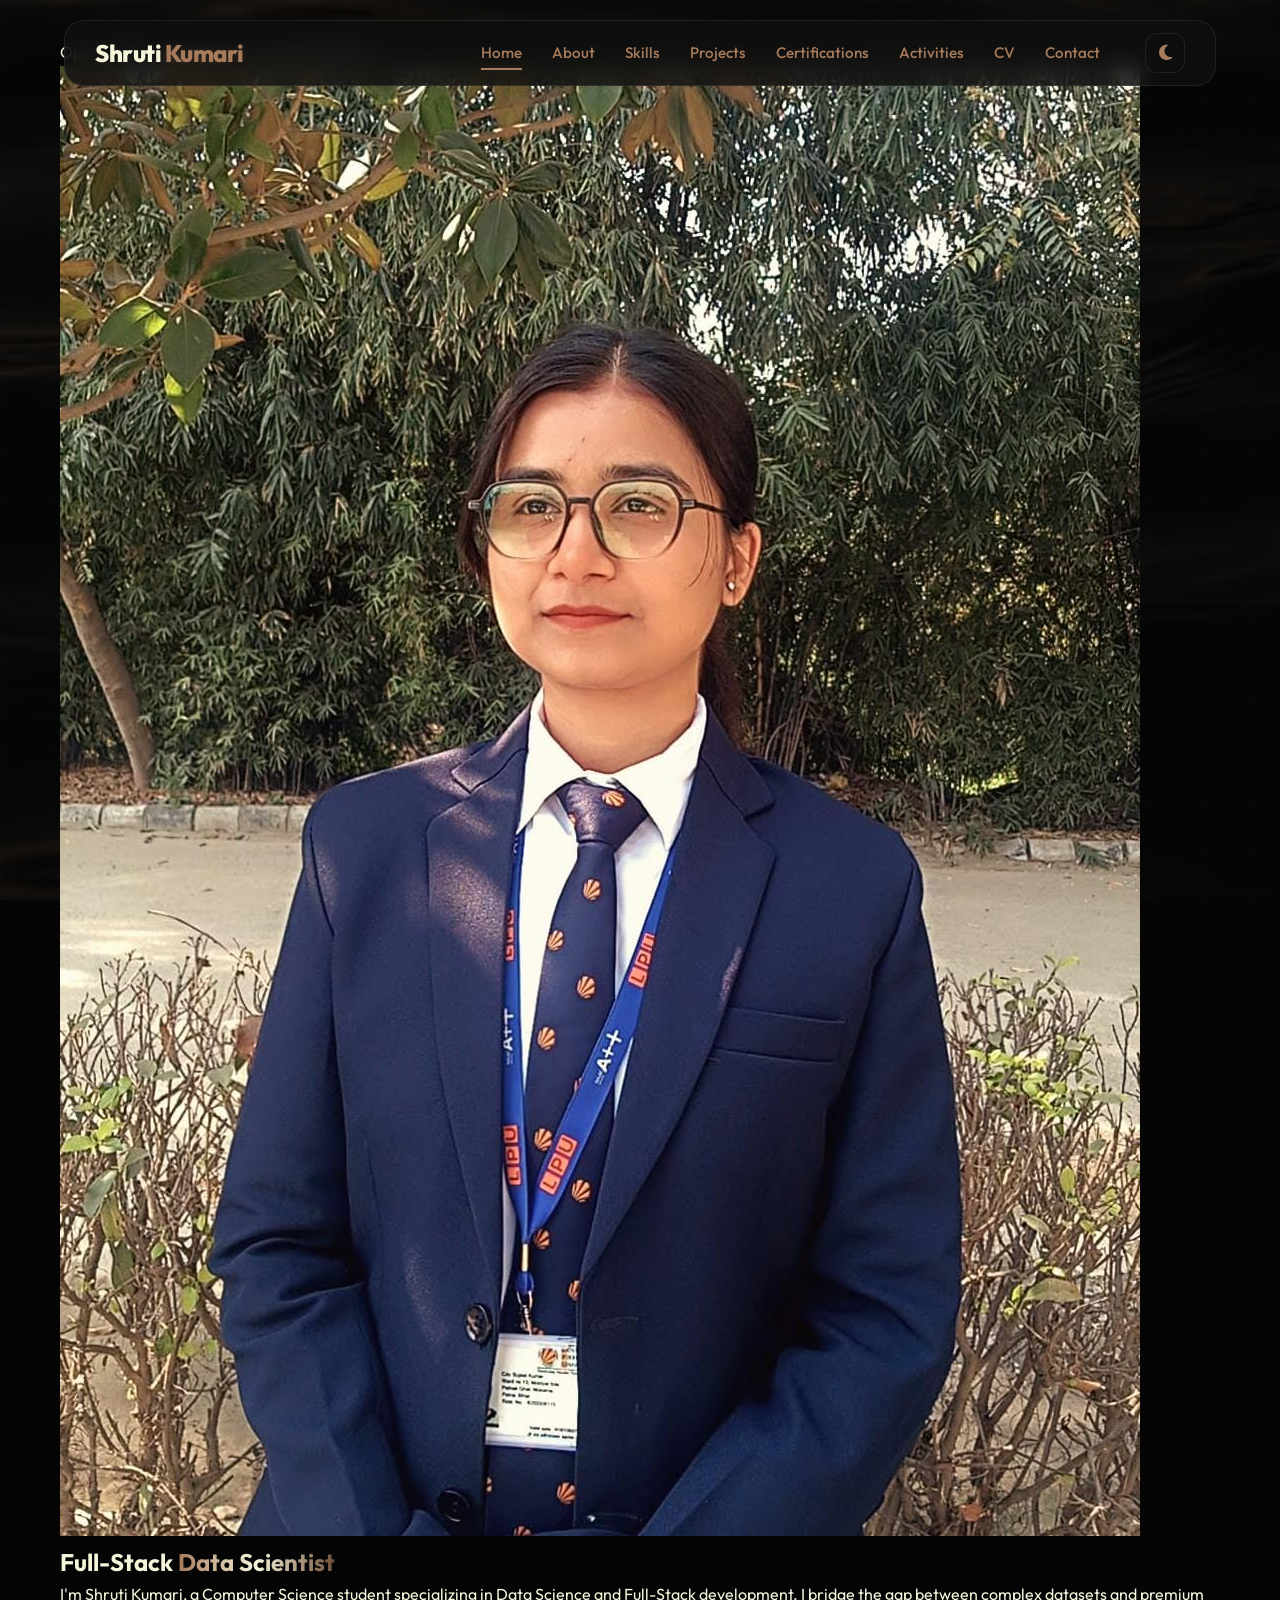
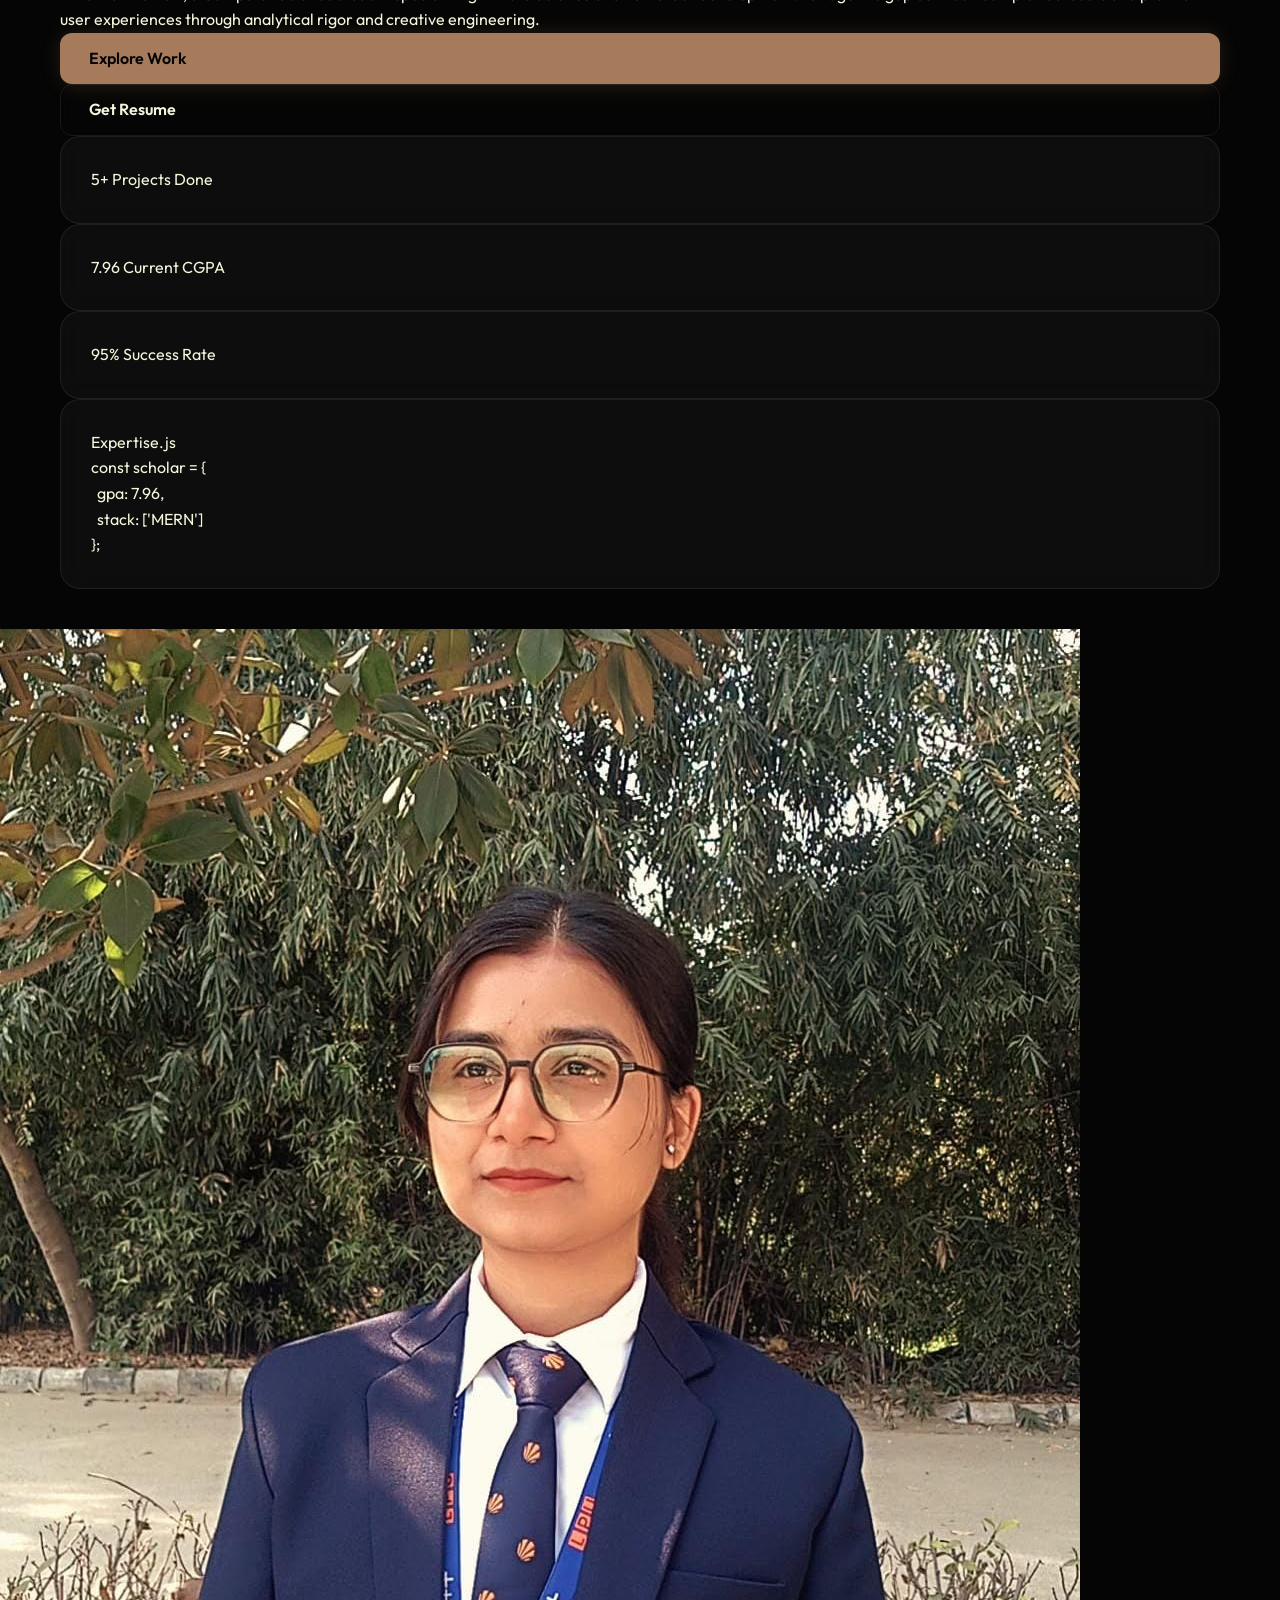
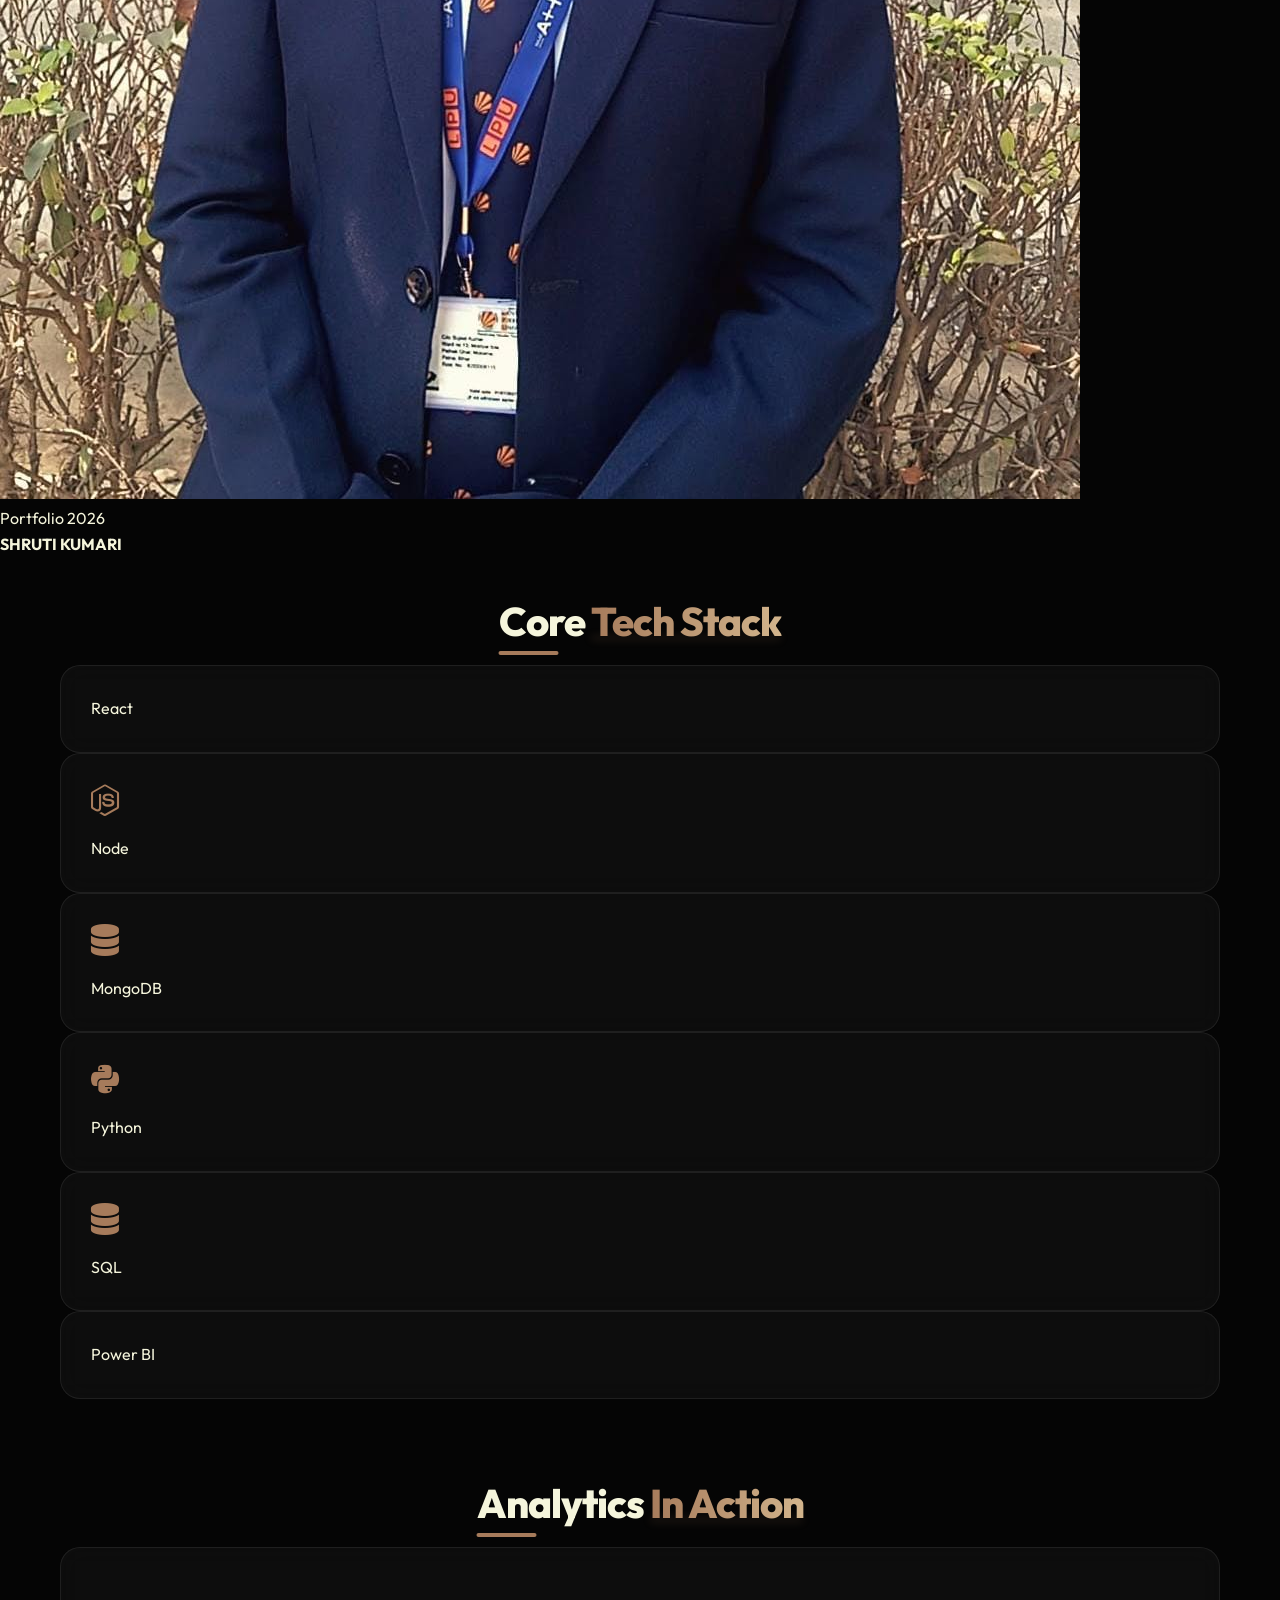
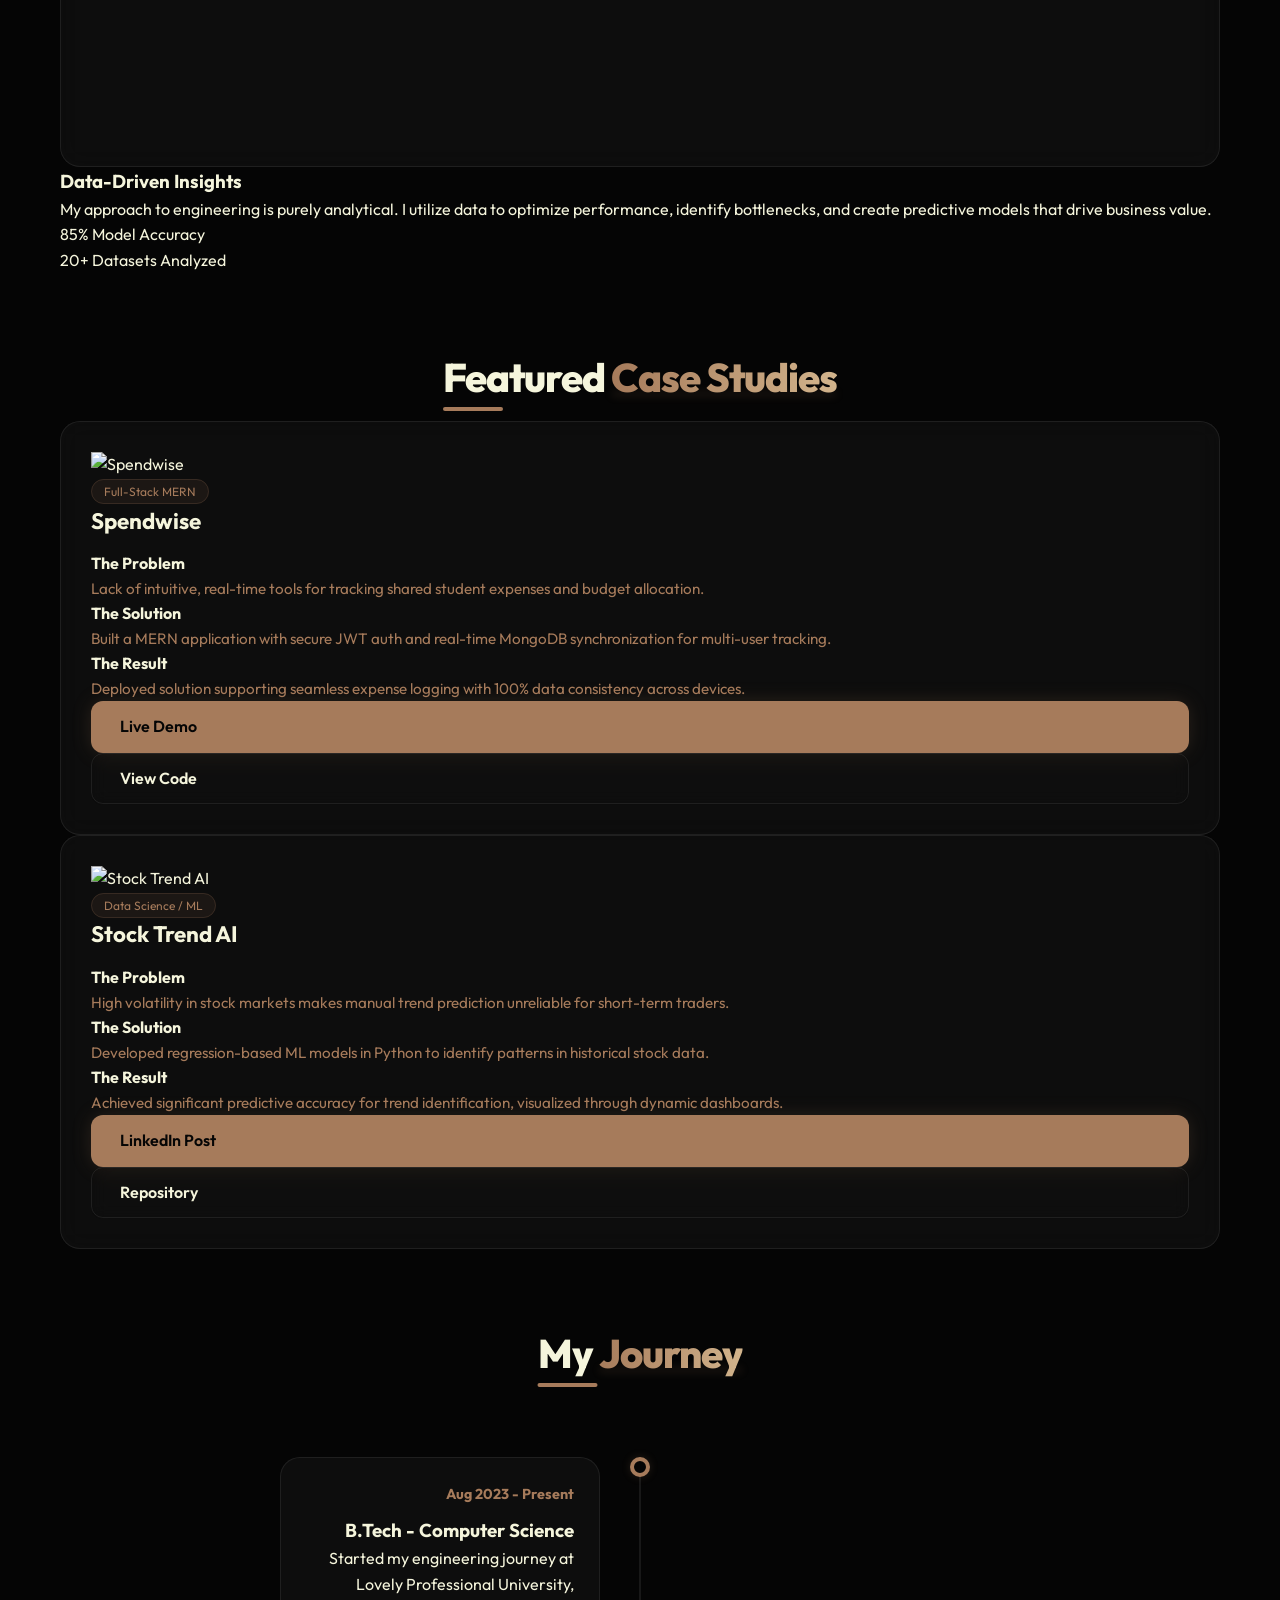
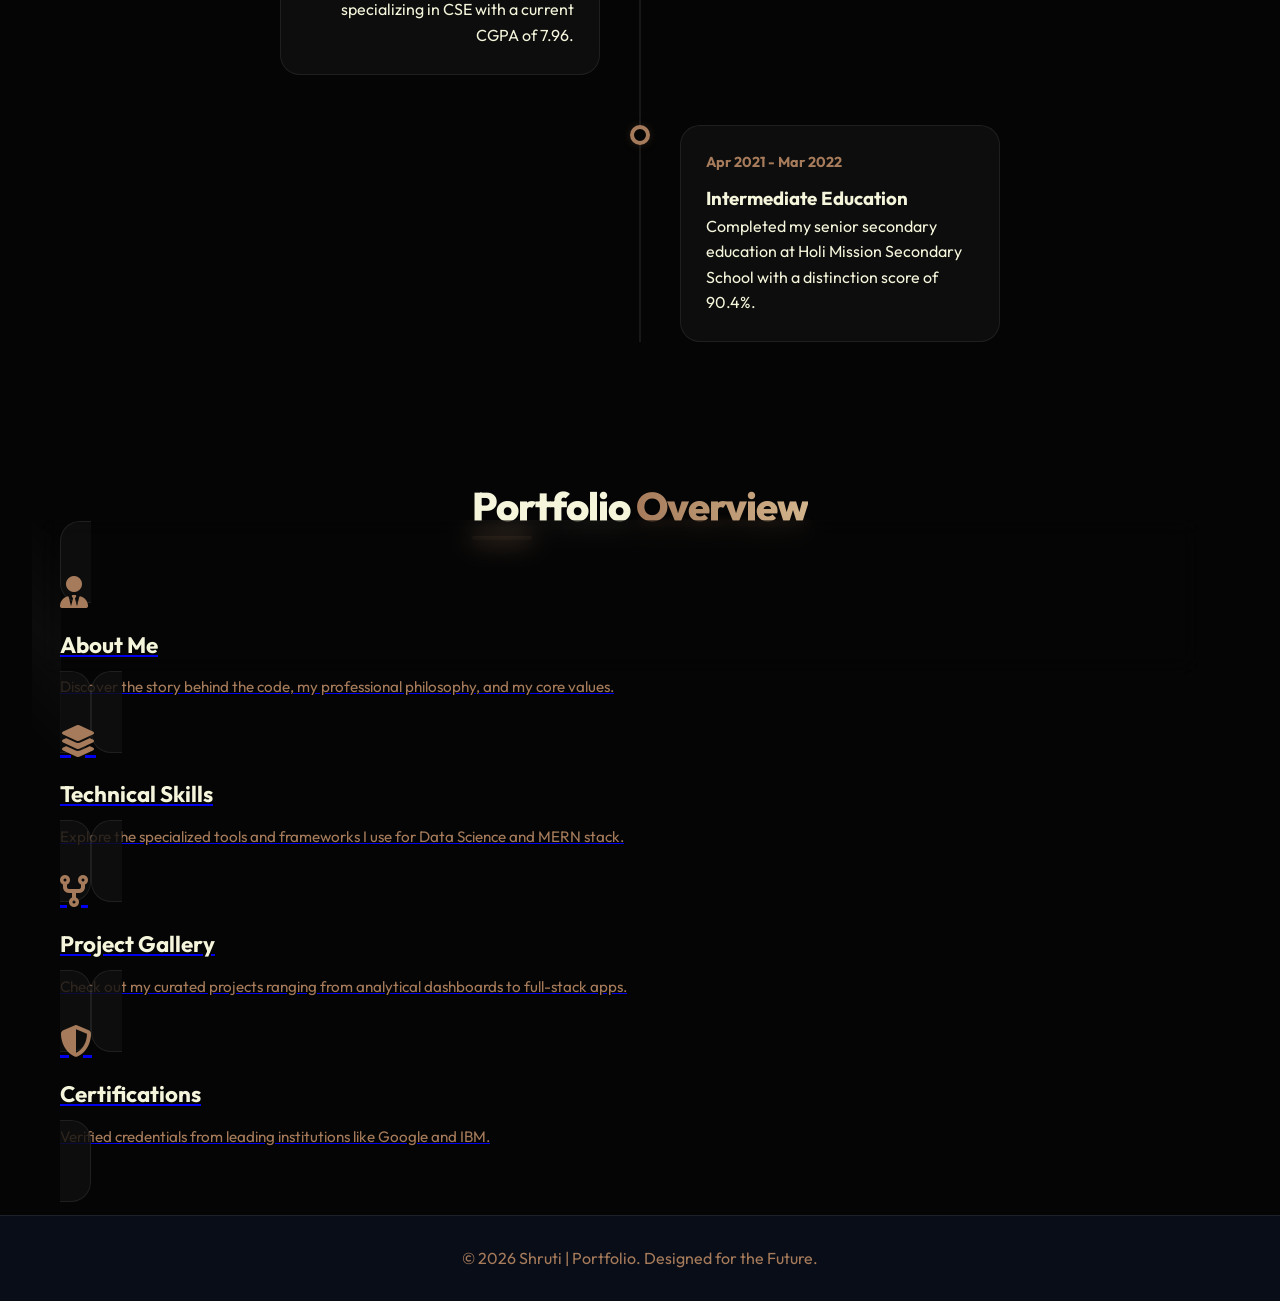
==== commit ca1a5751: "portfolio" ====
--- a/index.html
+++ b/index.html
@@ -290,14 +290,6 @@
                 </div>
             </section>
 
-            <!-- GITHUB ACTIVITY -->
-            <section class="reveal">
-                <h2 class="section-title mb-8">Open Source <span>Contributions</span></h2>
-                <div class="card p-8 flex flex-col items-center">
-                    <img src="https://ghchart.rshah.org/8B4513/shruti-kumari" alt="GitHub Contributions Chart" class="max-w-full h-auto opacity-80 hover:opacity-100 transition-opacity" />
-                    <p class="text-slate-500 text-xs mt-6 font-mono font-medium">Tracking daily innovations and code deliveries.</p>
-                </div>
-            </section>
 
             <!-- PORTFOLIO OVERVIEW -->
             <section id="overview" class="reveal">
